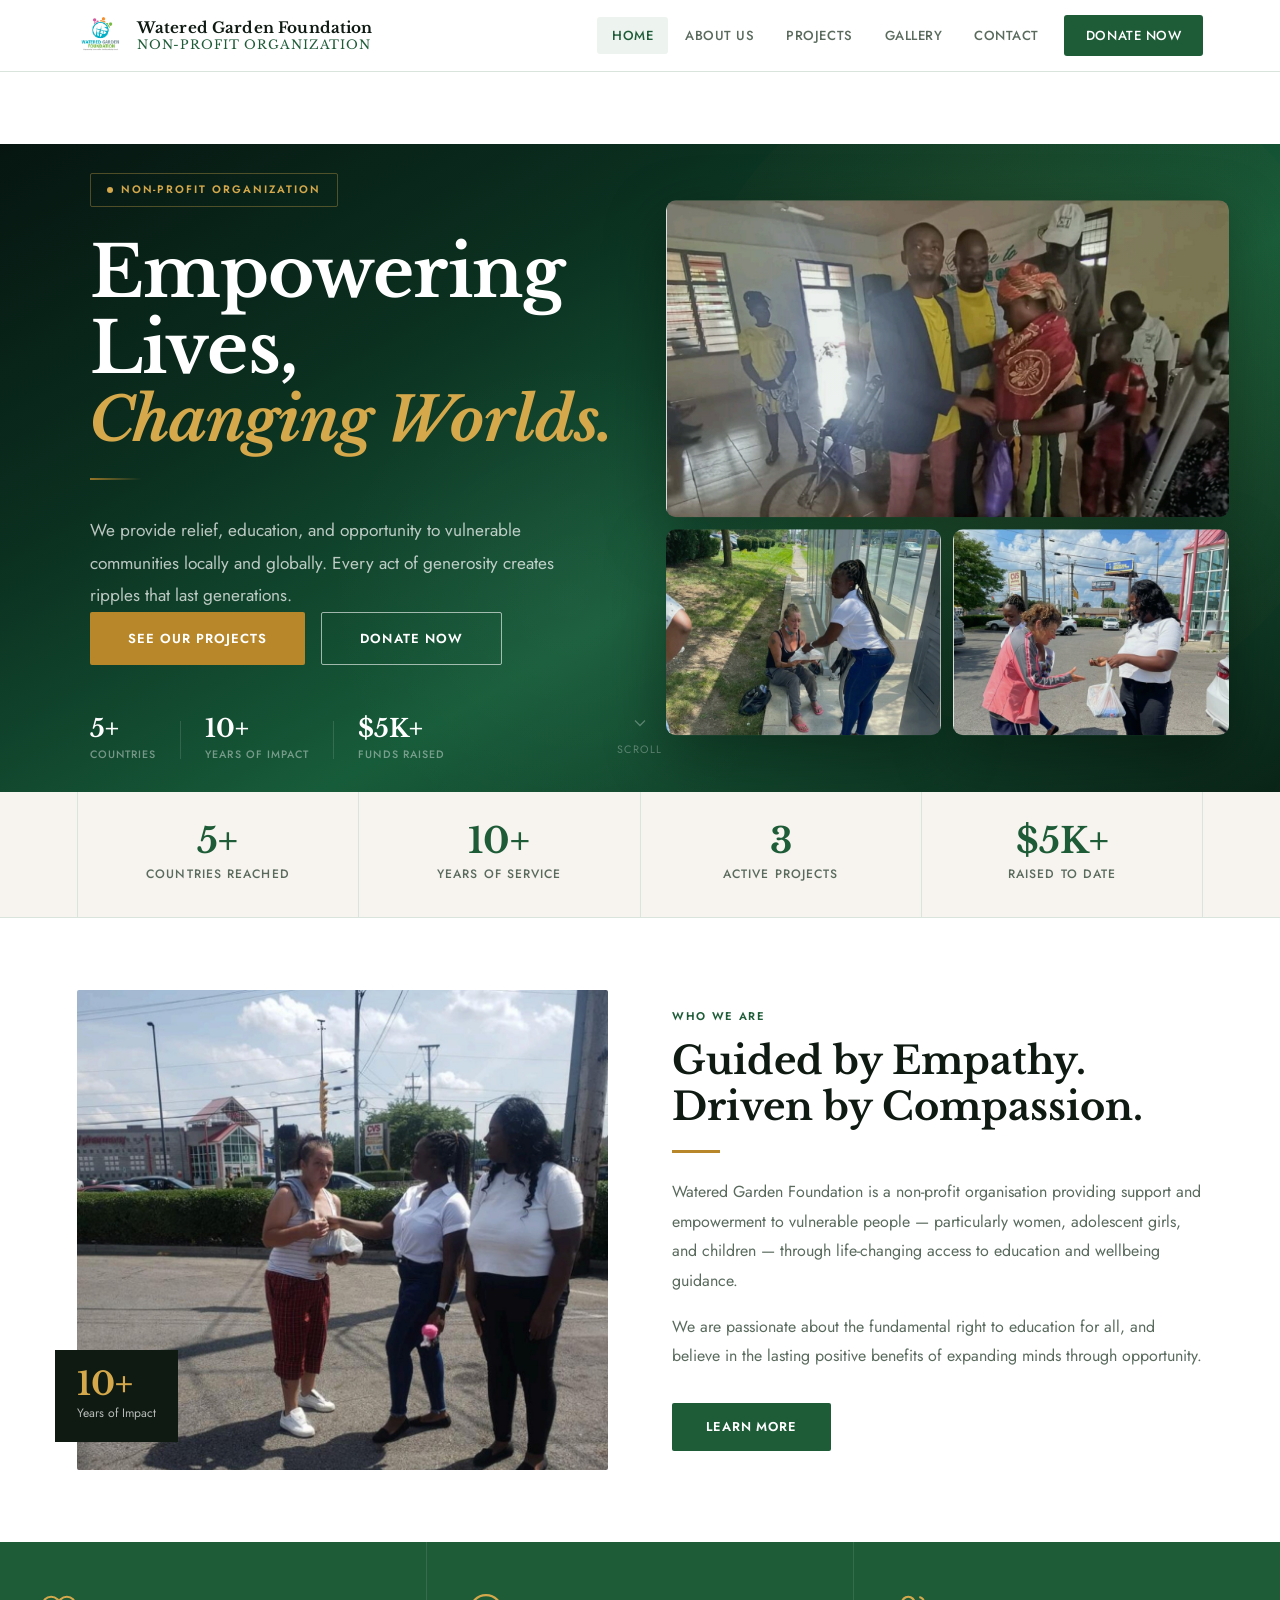
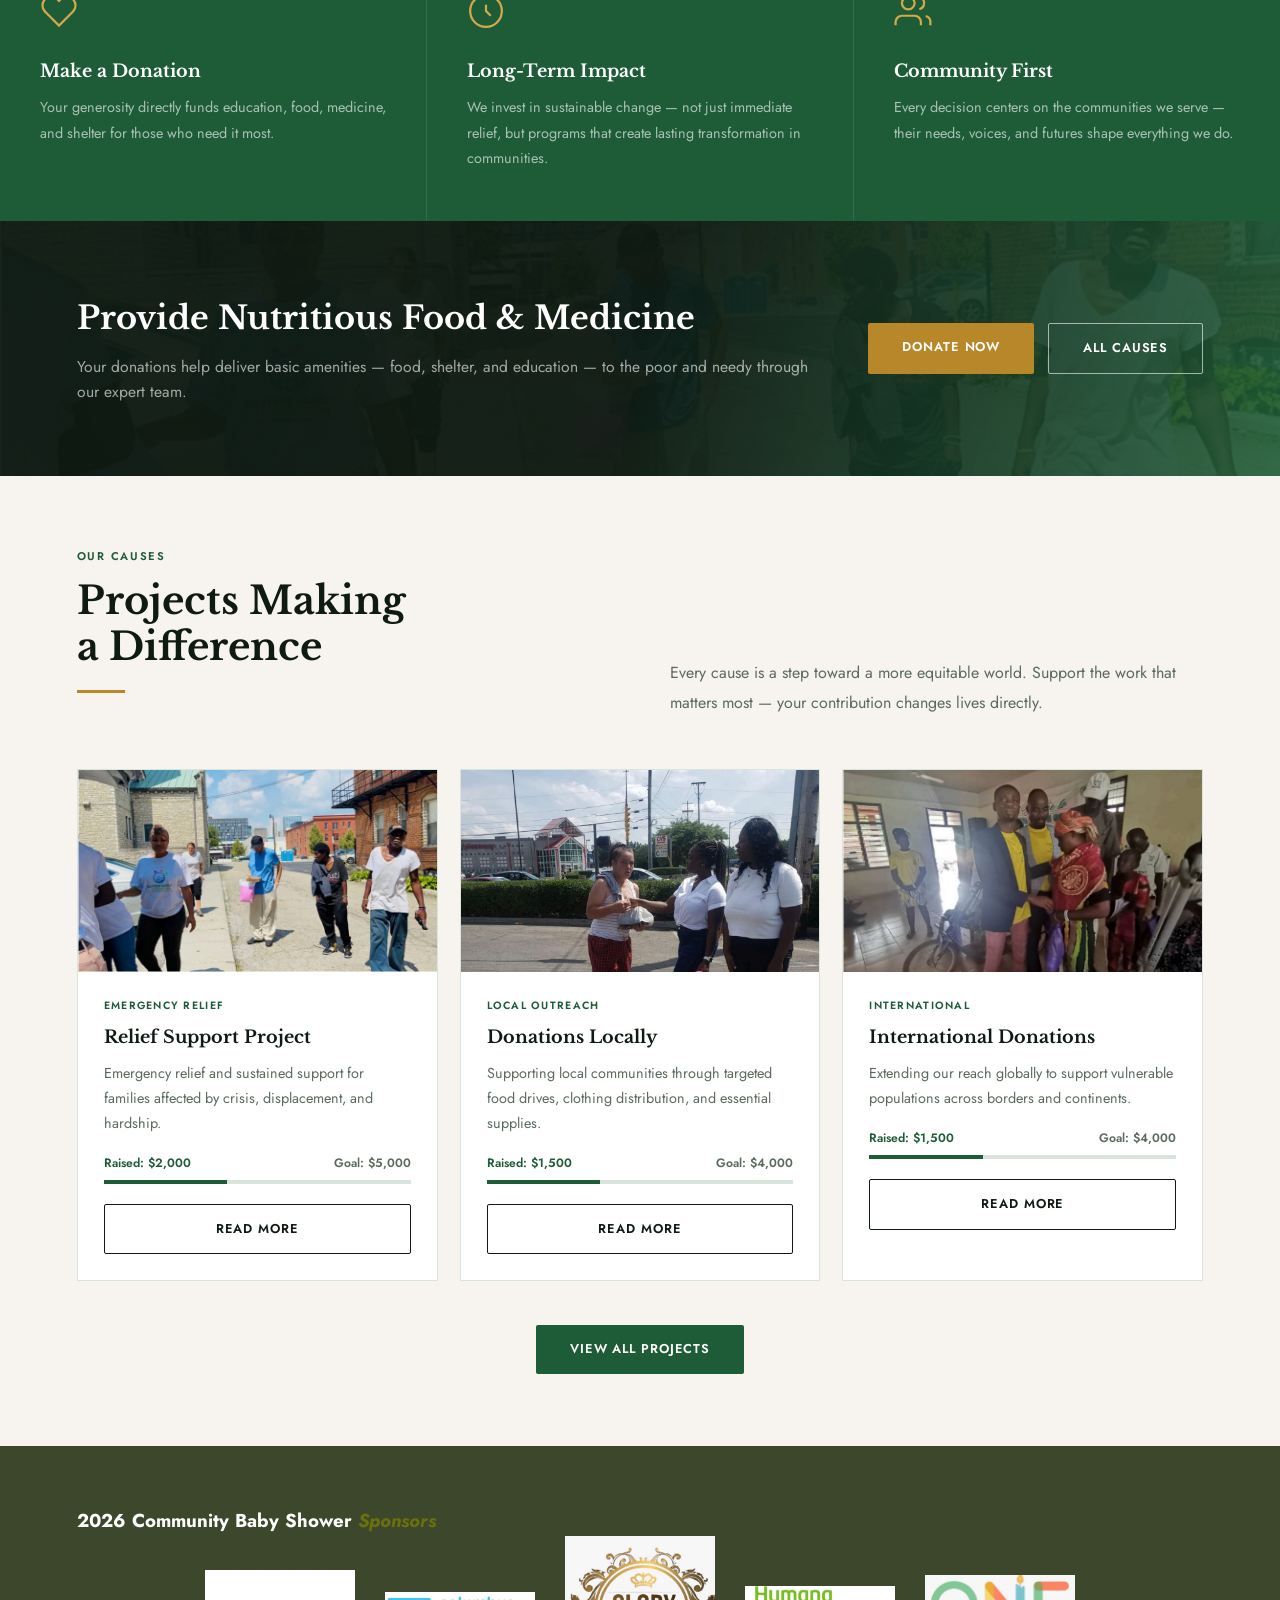
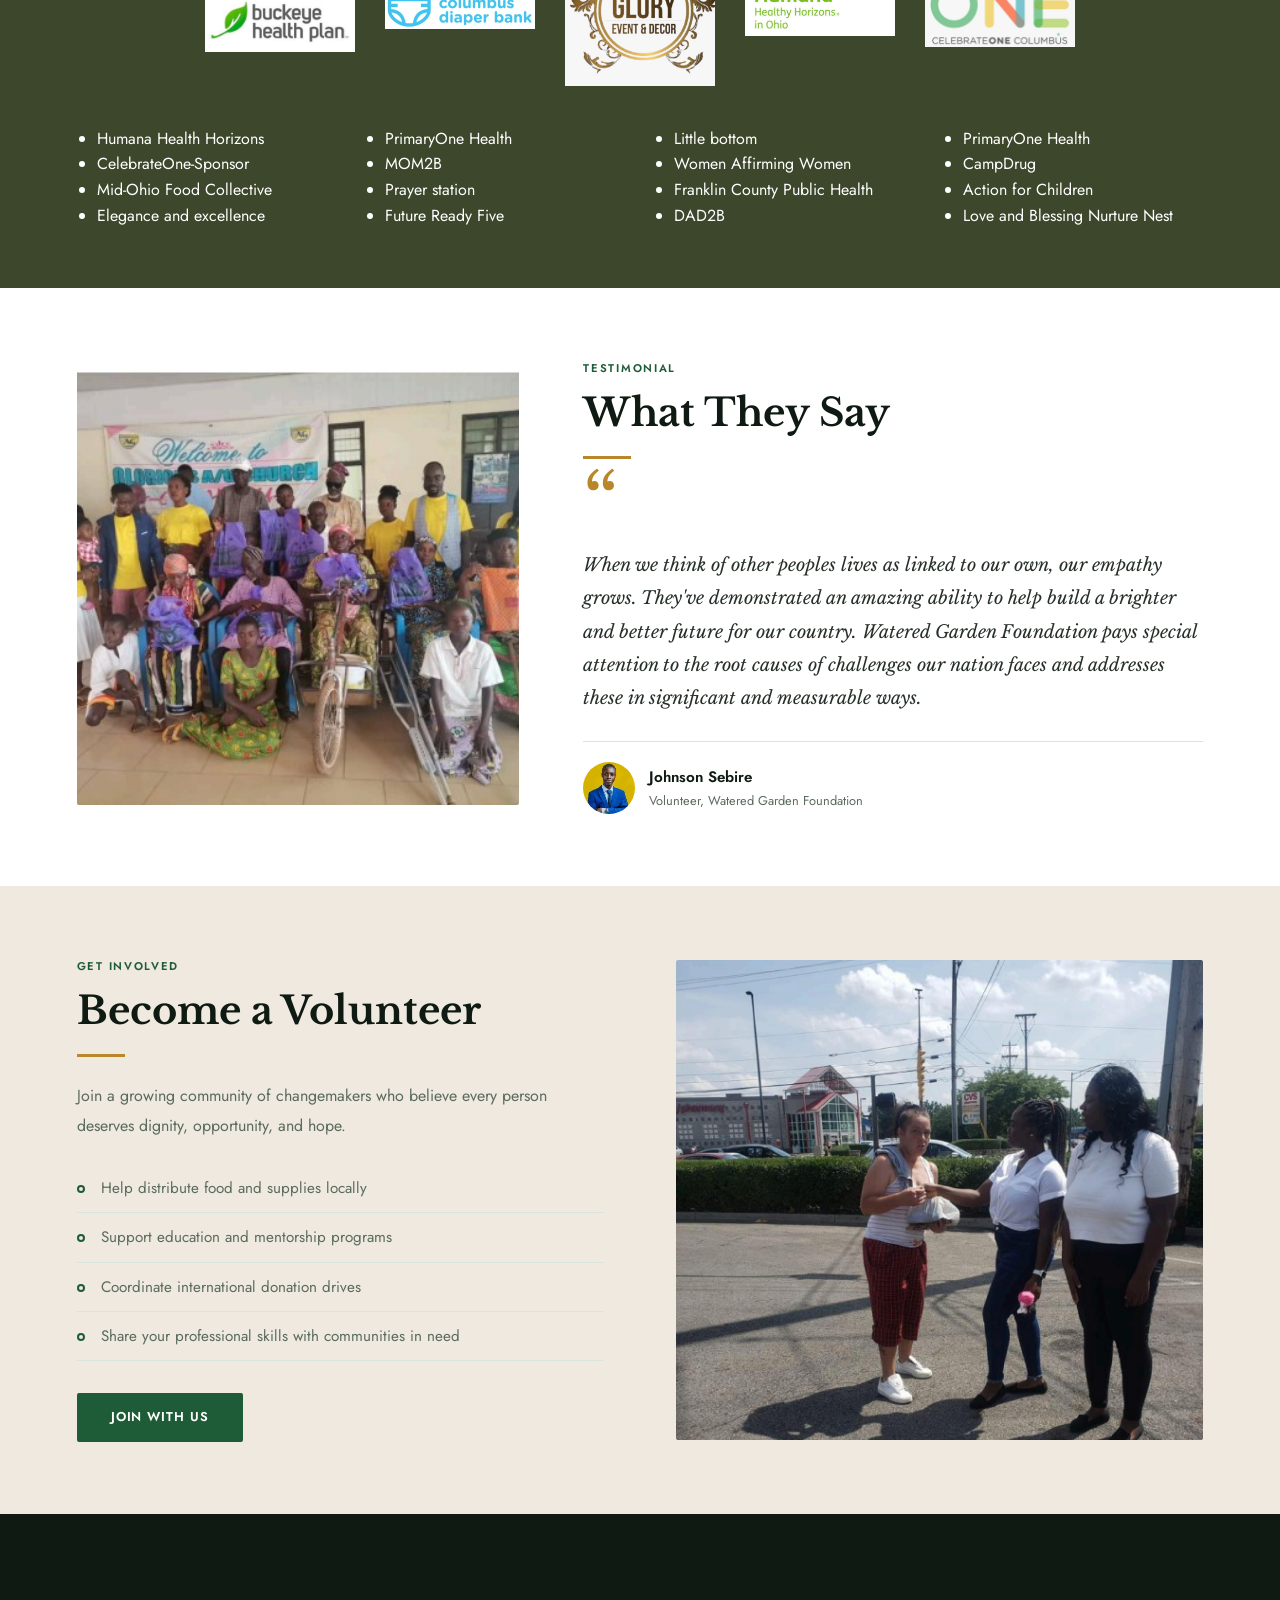
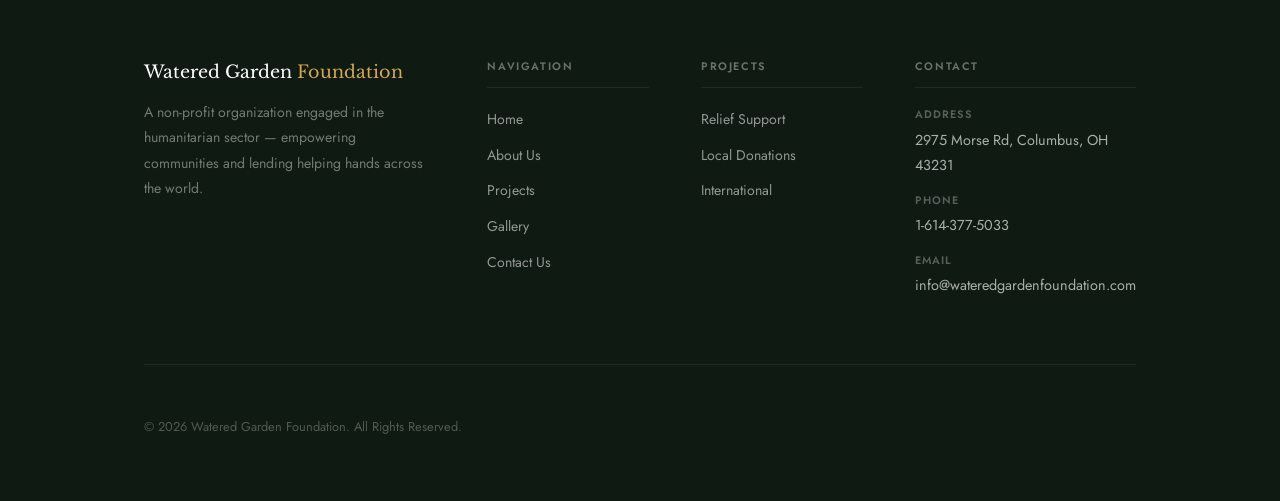
==== index.html @ 84eef5f6 "sponsors added" ====
<!DOCTYPE html>
<html lang="en">
<head>
  <meta charset="UTF-8"/>
  <meta name="viewport" content="width=device-width, initial-scale=1.0"/>
  <title>Home – Watered Garden Foundation</title>
  <link href="https://fonts.googleapis.com/css2?family=Libre+Baskerville:ital,wght@0,400;0,700;1,400&family=Jost:wght@300;400;500;600&display=swap" rel="stylesheet"/>
  <link rel="stylesheet" href="styles.css"/>
  <link rel="icon" href="images/logo.png">
</head>
<body>
<nav>
  <a class="nav-logo" href="index.html">
    <img src="[data-uri]" alt="Logo"/>
    <div class="nav-brand">Watered Garden Foundation<em>Non-Profit Organization</em></div>
  </a>
  <ul class="nav-links">
    <li><a href="index.html" id="nav-home" class="active">Home</a></li>
    <li><a href="about.html" id="nav-about">About Us</a></li>
    <li><a href="projects.html" id="nav-projects">Projects</a></li>
    <li><a href="gallery.html" id="nav-gallery">Gallery</a></li>
    <li><a href="contact.html" id="nav-contact">Contact</a></li>
    <li class="nav-cta"><a href="https://www.paypal.com/donate/?hosted_button_id=REPLACE_WITH_YOUR_ID" target="_blank">Donate Now</a></li>
  </ul>

  <button class="nav-toggle" id="nav-toggle" aria-label="Menu" onclick="toggleMobileNav()"><span></span><span></span><span></span></button>
</nav>
<div class="page-content">
  <div class="home-hero">
    <div class="hero-content-wrap">
      <span class="hero-tag">Non-Profit Organization</span>
      <h1>Empowering Lives,<em class="hero-headline-accent">Changing Worlds.</em></h1>
      <div class="hero-divider"></div>
      <p class="hero-sub">We provide relief, education, and opportunity to vulnerable communities locally and globally. Every act of generosity creates ripples that last generations.</p>
      <div class="hh-btns">
        <button class="btn btn-gold" href="projects.html">See Our Projects</button>
        <a href="https://www.paypal.com/donate/?hosted_button_id=REPLACE_WITH_YOUR_ID" target="_blank" class="btn btn-ow">Donate Now</a>
      </div>
      <div class="hero-trust">
        <div class="hero-trust-item"><span class="hero-trust-num">5+</span><span class="hero-trust-lbl">Countries</span></div>
        <div class="hero-trust-sep"></div>
        <div class="hero-trust-item"><span class="hero-trust-num">10+</span><span class="hero-trust-lbl">Years of Impact</span></div>
        <div class="hero-trust-sep"></div>
        <div class="hero-trust-item"><span class="hero-trust-num">$5K+</span><span class="hero-trust-lbl">Funds Raised</span></div>
      </div>
    </div>
    <div class="hero-graphic">
      <div class="hero-graphic-img"><img src="[data-uri]" alt="Community outreach" loading="lazy"></div>
      <div class="hero-graphic-img"><img src="[data-uri]" alt="Local donations" loading="lazy"></div>
      <div class="hero-graphic-img"><img src="[data-uri]" alt="International giving" loading="lazy"></div>
    </div>
    <div class="hero-scroll-hint" onclick="document.querySelector('.stats-bar').scrollIntoView({behavior:'smooth'})">
      <svg viewBox="0 0 24 24"><polyline points="6 9 12 15 18 9"/></svg>Scroll
    </div>
  </div>

  <div class="stats-bar">
    <div class="stats-inner">
      <div class="stat-item"><div class="stat-num">5+</div><div class="stat-lbl">Countries Reached</div></div>
      <div class="stat-item"><div class="stat-num">10+</div><div class="stat-lbl">Years of Service</div></div>
      <div class="stat-item"><div class="stat-num">3</div><div class="stat-lbl">Active Projects</div></div>
      <div class="stat-item"><div class="stat-num">$5K+</div><div class="stat-lbl">Raised to Date</div></div>
    </div>
  </div>

  <section class="who">
    <div class="who-inner">
      <div class="who-img-wrap">
        <img src="[data-uri]" alt="Community outreach"/>
        <div class="who-accent"></div>
        <div class="who-badge"><span class="num">10+</span><span class="lbl">Years of Impact</span></div>
      </div>
      <div>
        <span class="eyebrow">Who We Are</span>
        <h2 class="stitle">Guided by Empathy.<br>Driven by Compassion.</h2>
        <div class="divider"></div>
        <p class="sbody">Watered Garden Foundation is a non-profit organisation providing support and empowerment to vulnerable people — particularly women, adolescent girls, and children — through life-changing access to education and wellbeing guidance.</p>
        <p class="sbody" style="margin-top:16px">We are passionate about the fundamental right to education for all, and believe in the lasting positive benefits of expanding minds through opportunity.</p>
        <a href="about.html" class="btn btn-green" style="margin-top:32px">Learn More</a>
      </div>
    </div>
  </section>

  <div class="values">
    <div class="values-grid">
      <div class="val-item">
        <div class="val-icon"><svg viewBox="0 0 24 24"><path d="M20.84 4.61a5.5 5.5 0 0 0-7.78 0L12 5.67l-1.06-1.06a5.5 5.5 0 0 0-7.78 7.78l1.06 1.06L12 21.23l7.78-7.78 1.06-1.06a5.5 5.5 0 0 0 0-7.78z"/></svg></div>
        <h3>Make a Donation</h3>
        <p>Your generosity directly funds education, food, medicine, and shelter for those who need it most.</p>
      </div>
      <div class="val-item">
        <div class="val-icon"><svg viewBox="0 0 24 24"><circle cx="12" cy="12" r="10"/><path d="M12 8v4l3 3"/></svg></div>
        <h3>Long-Term Impact</h3>
        <p>We invest in sustainable change — not just immediate relief, but programs that create lasting transformation in communities.</p>
      </div>
      <div class="val-item">
        <div class="val-icon"><svg viewBox="0 0 24 24"><path d="M17 21v-2a4 4 0 0 0-4-4H5a4 4 0 0 0-4 4v2"/><circle cx="9" cy="7" r="4"/><path d="M23 21v-2a4 4 0 0 0-3-3.87"/><path d="M16 3.13a4 4 0 0 1 0 7.75"/></svg></div>
        <h3>Community First</h3>
        <p>Every decision centers on the communities we serve — their needs, voices, and futures shape everything we do.</p>
      </div>
    </div>
  </div>

  <div class="donate-banner">
    <div>
      <h2>Provide Nutritious Food &amp; Medicine</h2>
      <p>Your donations help deliver basic amenities — food, shelter, and education — to the poor and needy through our expert team.</p>
    </div>
    <div class="db-btns">
      <a href="https://www.paypal.com/donate/?hosted_button_id=REPLACE_WITH_YOUR_ID" target="_blank" class="btn btn-gold">Donate Now</a>
      <a href="projects.html" class="btn btn-ow">All Causes</a>
    </div>
  </div>

  <section class="causes">
    <div class="causes-header">
      <div>
        <span class="eyebrow">Our Causes</span>
        <h2 class="stitle">Projects Making<br>a Difference</h2>
        <div class="divider"></div>
      </div>
      <p class="sbody">Every cause is a step toward a more equitable world. Support the work that matters most — your contribution changes lives directly.</p>
    </div>
    <div class="causes-grid">
      <div class="cause-card" href="projects.html#relief">
        <img class="cause-img" src="[data-uri]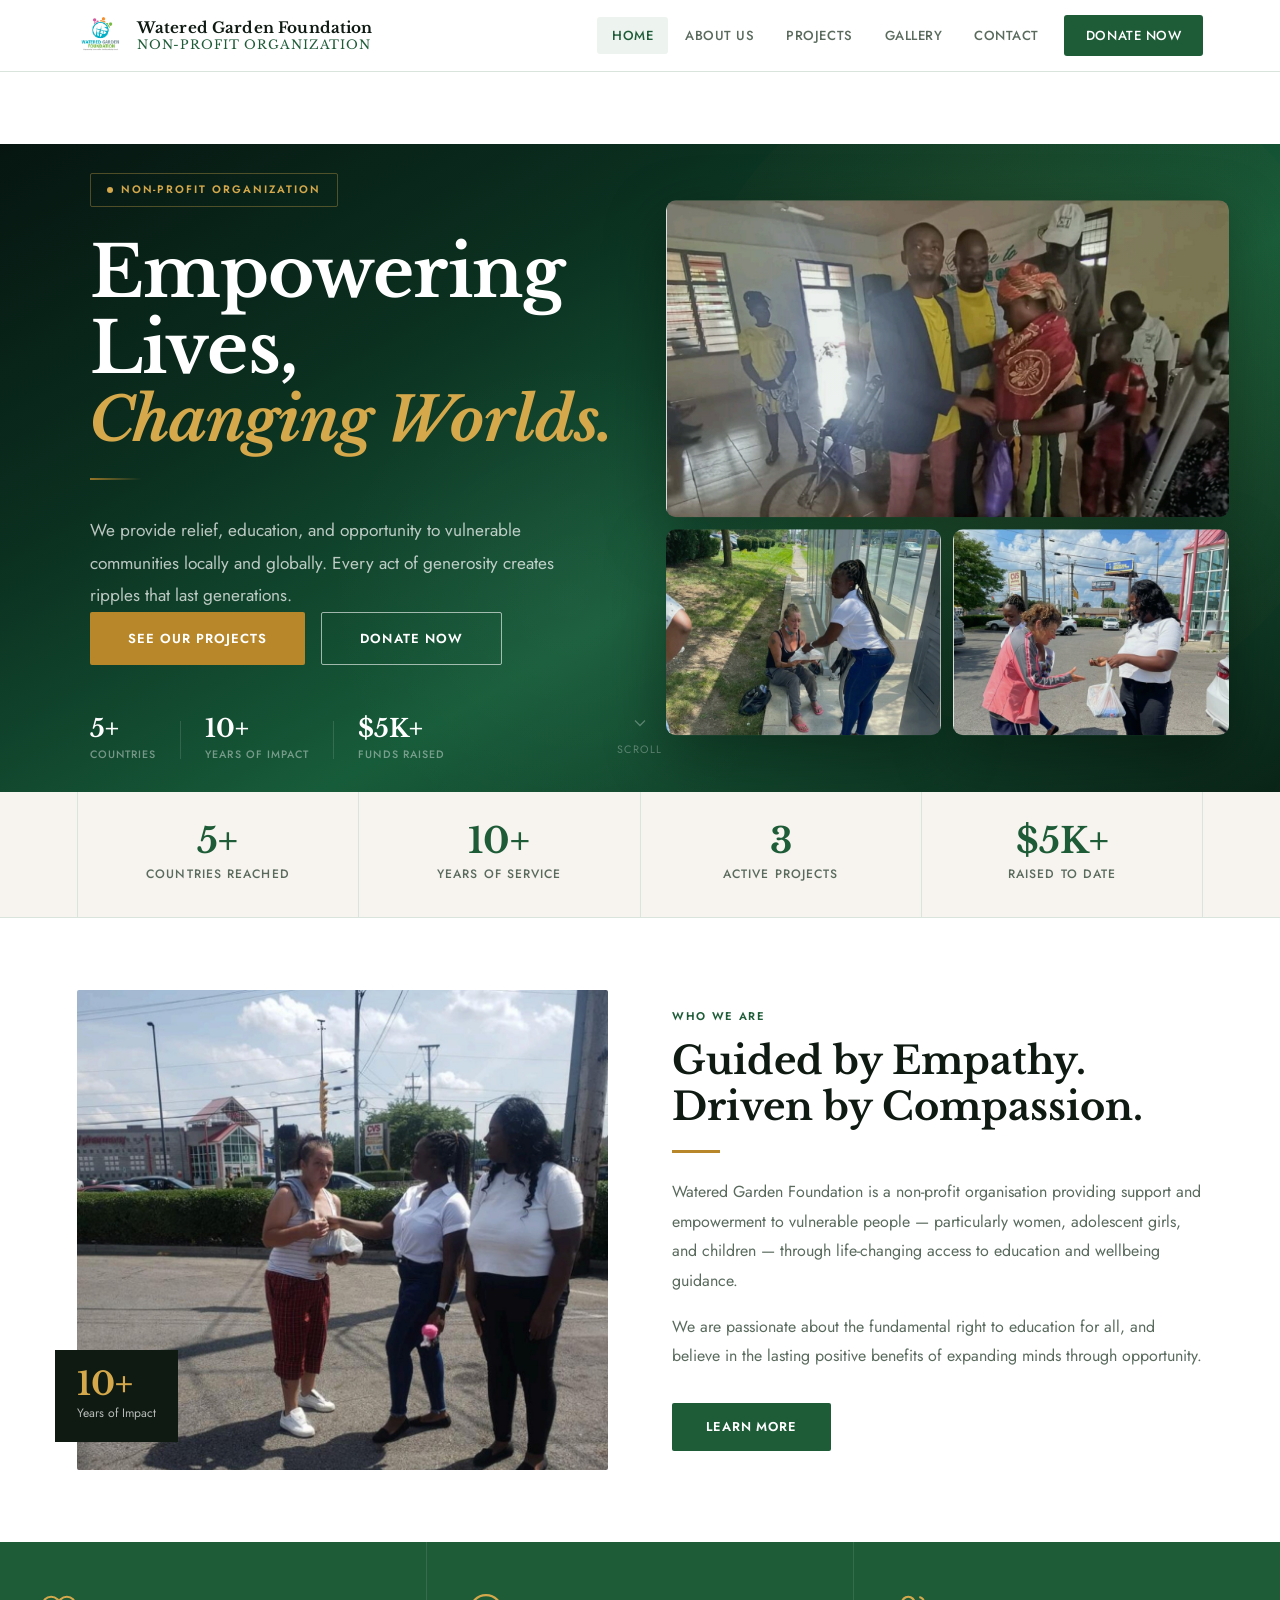
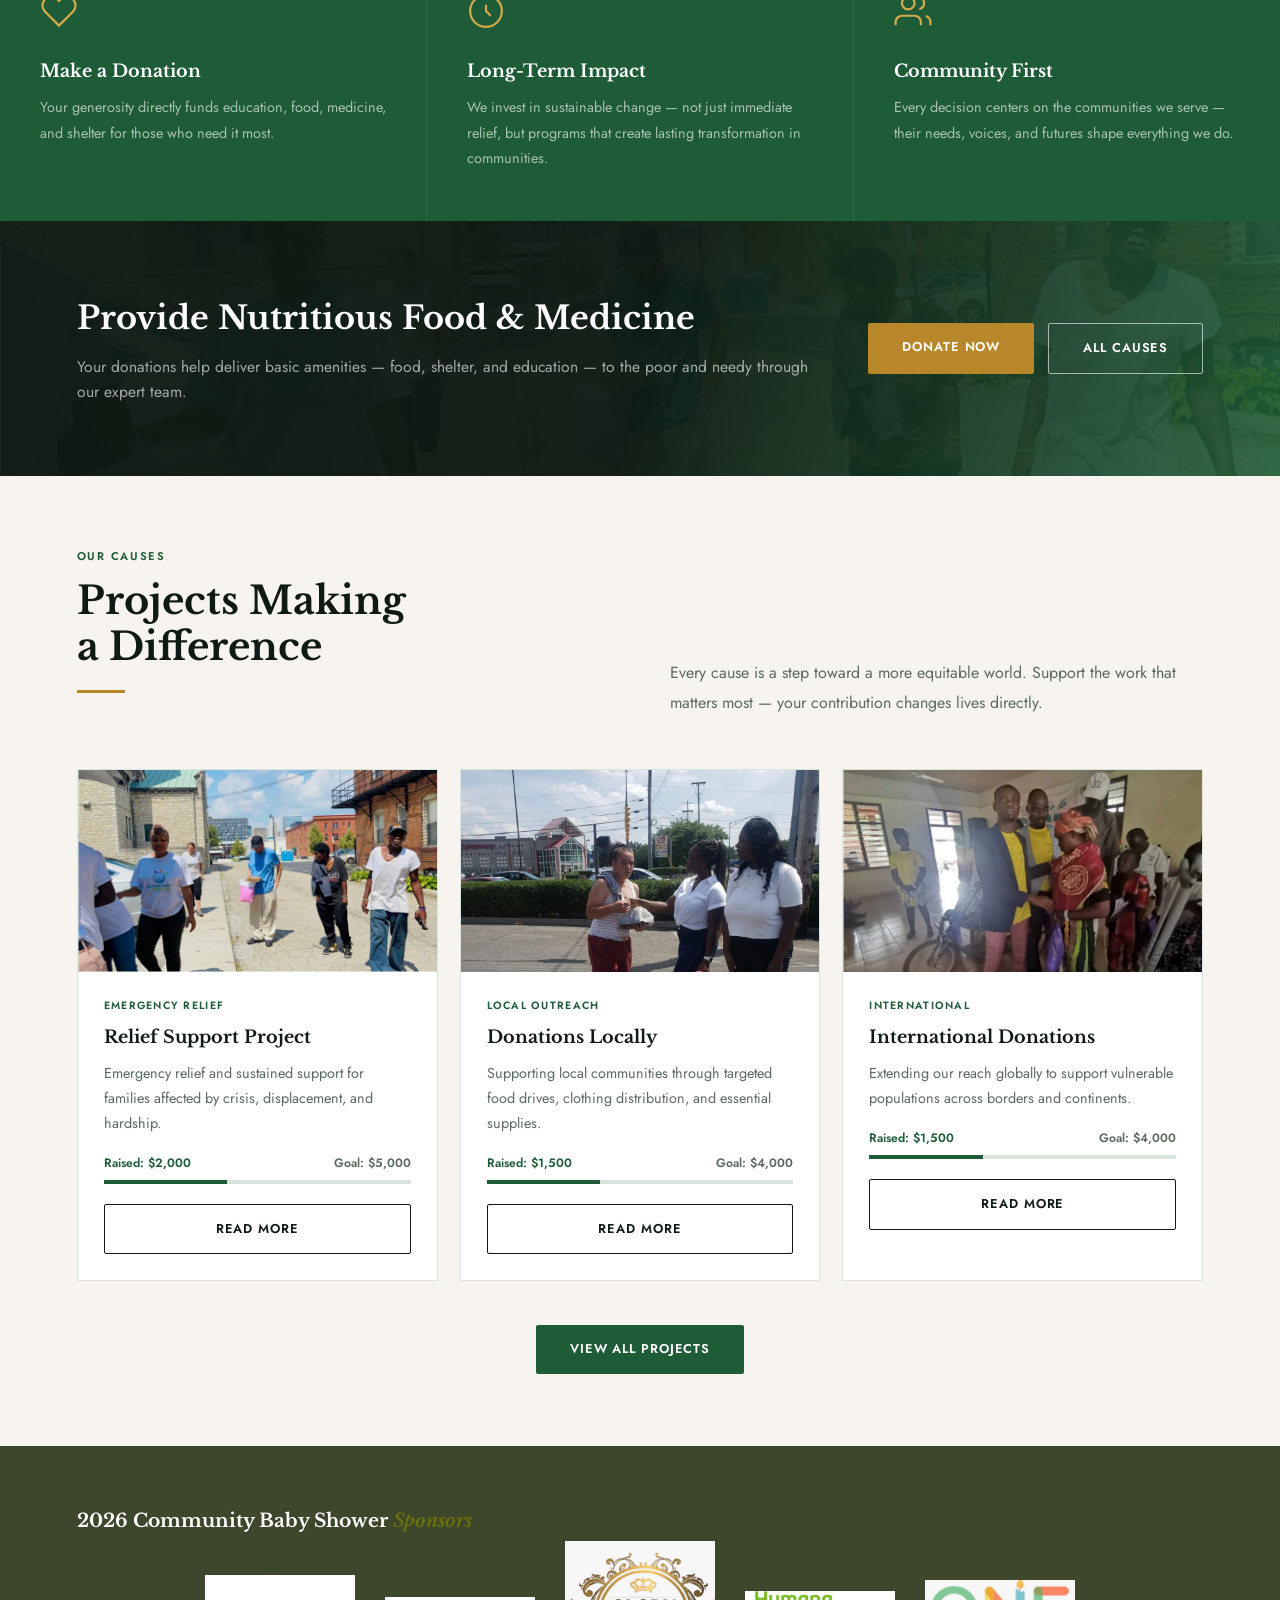
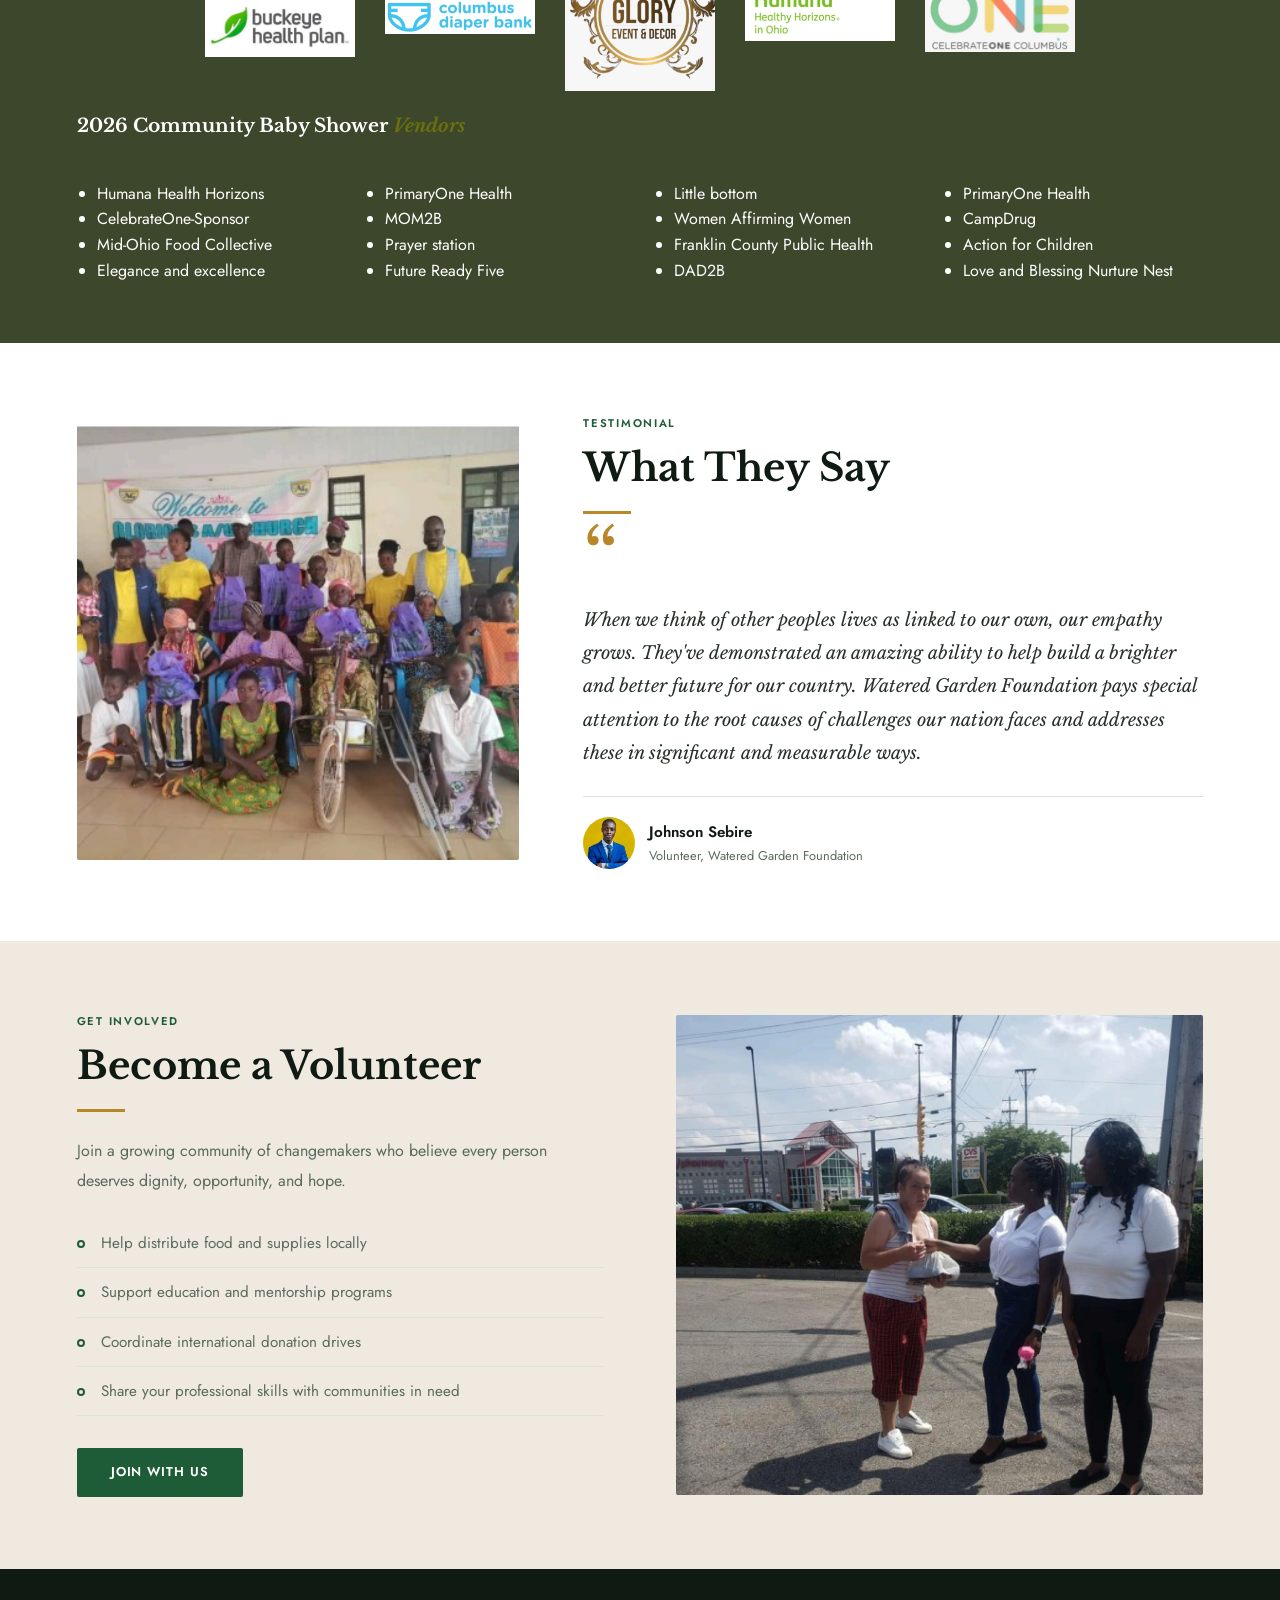
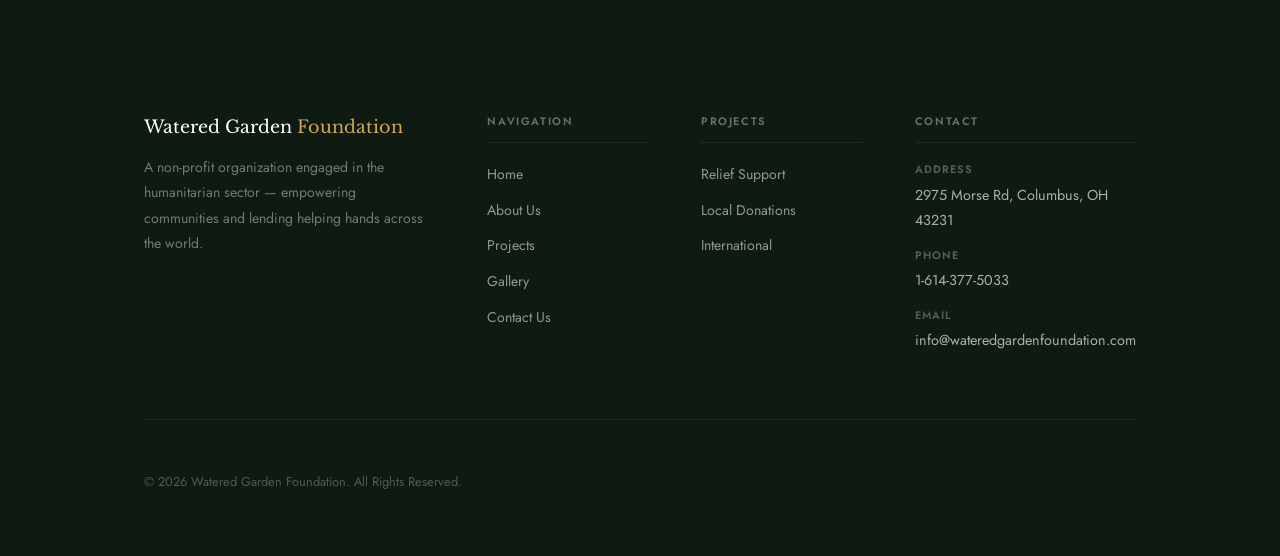
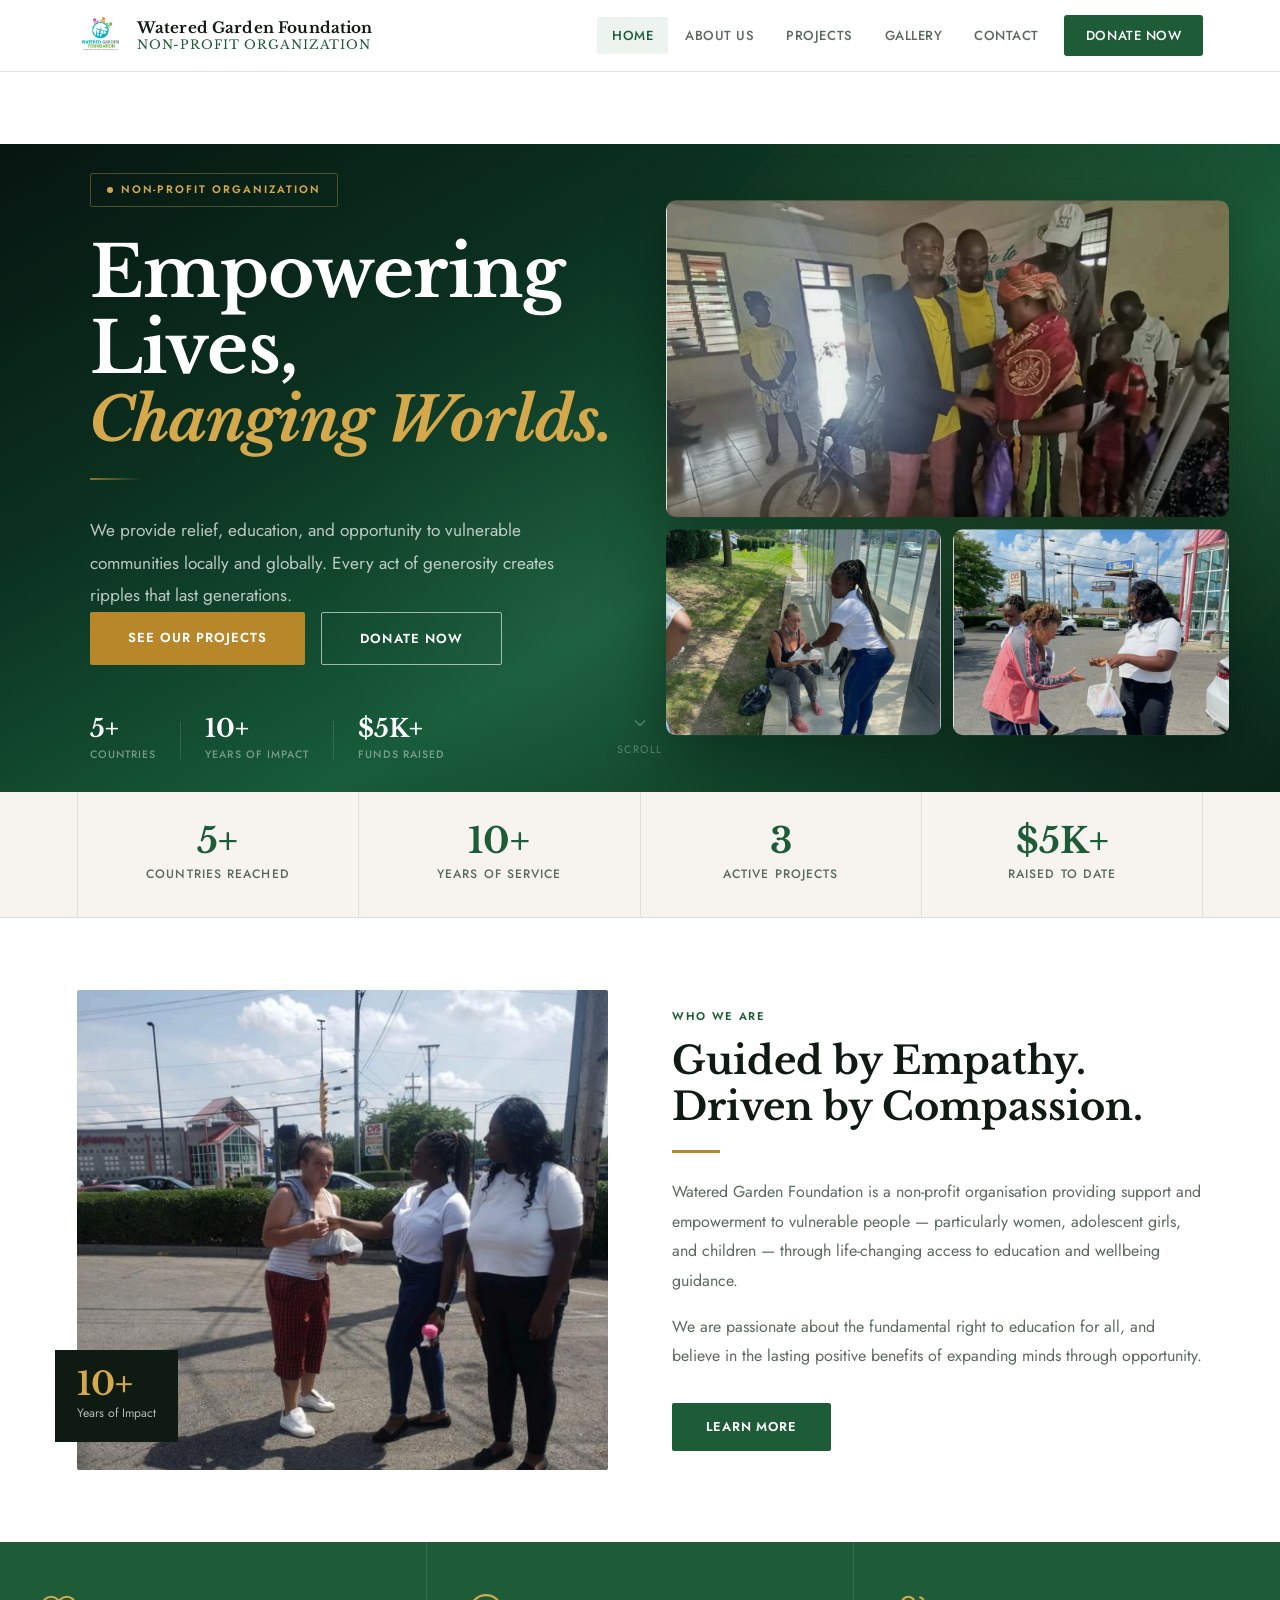
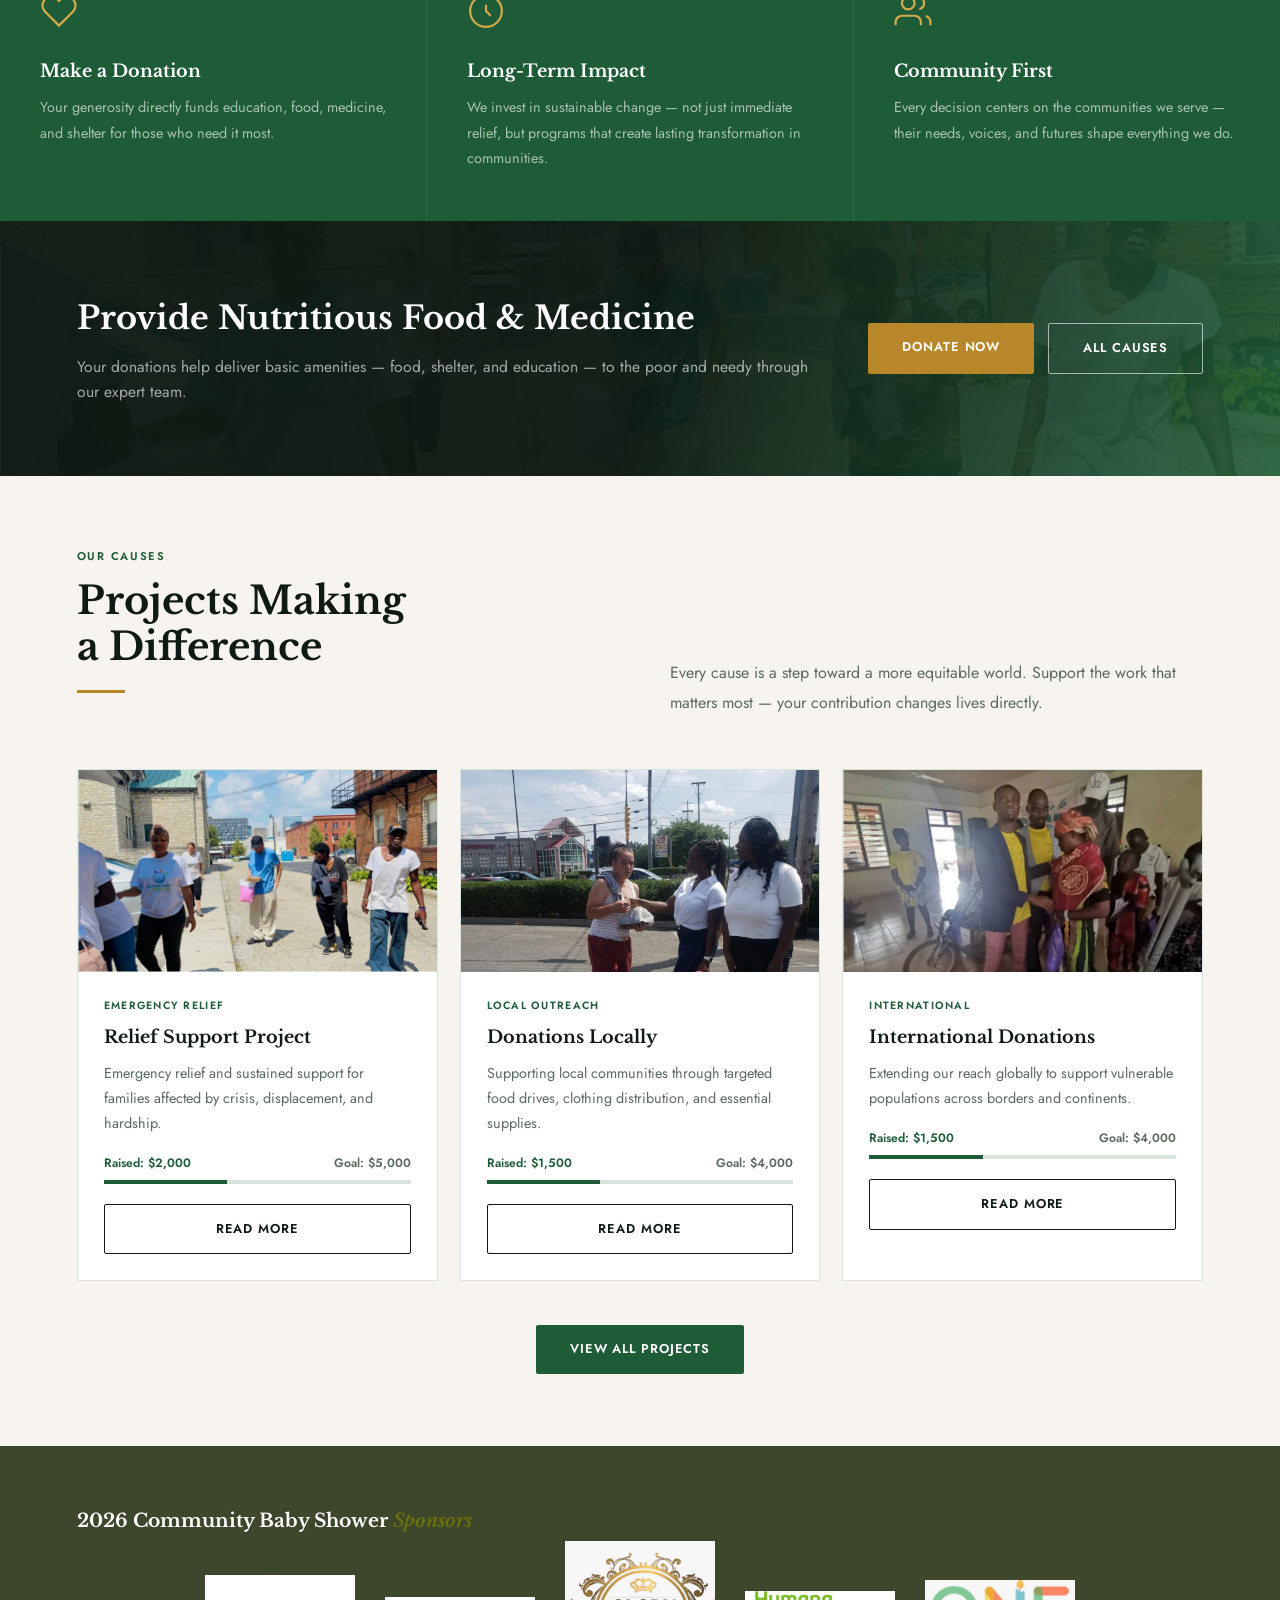
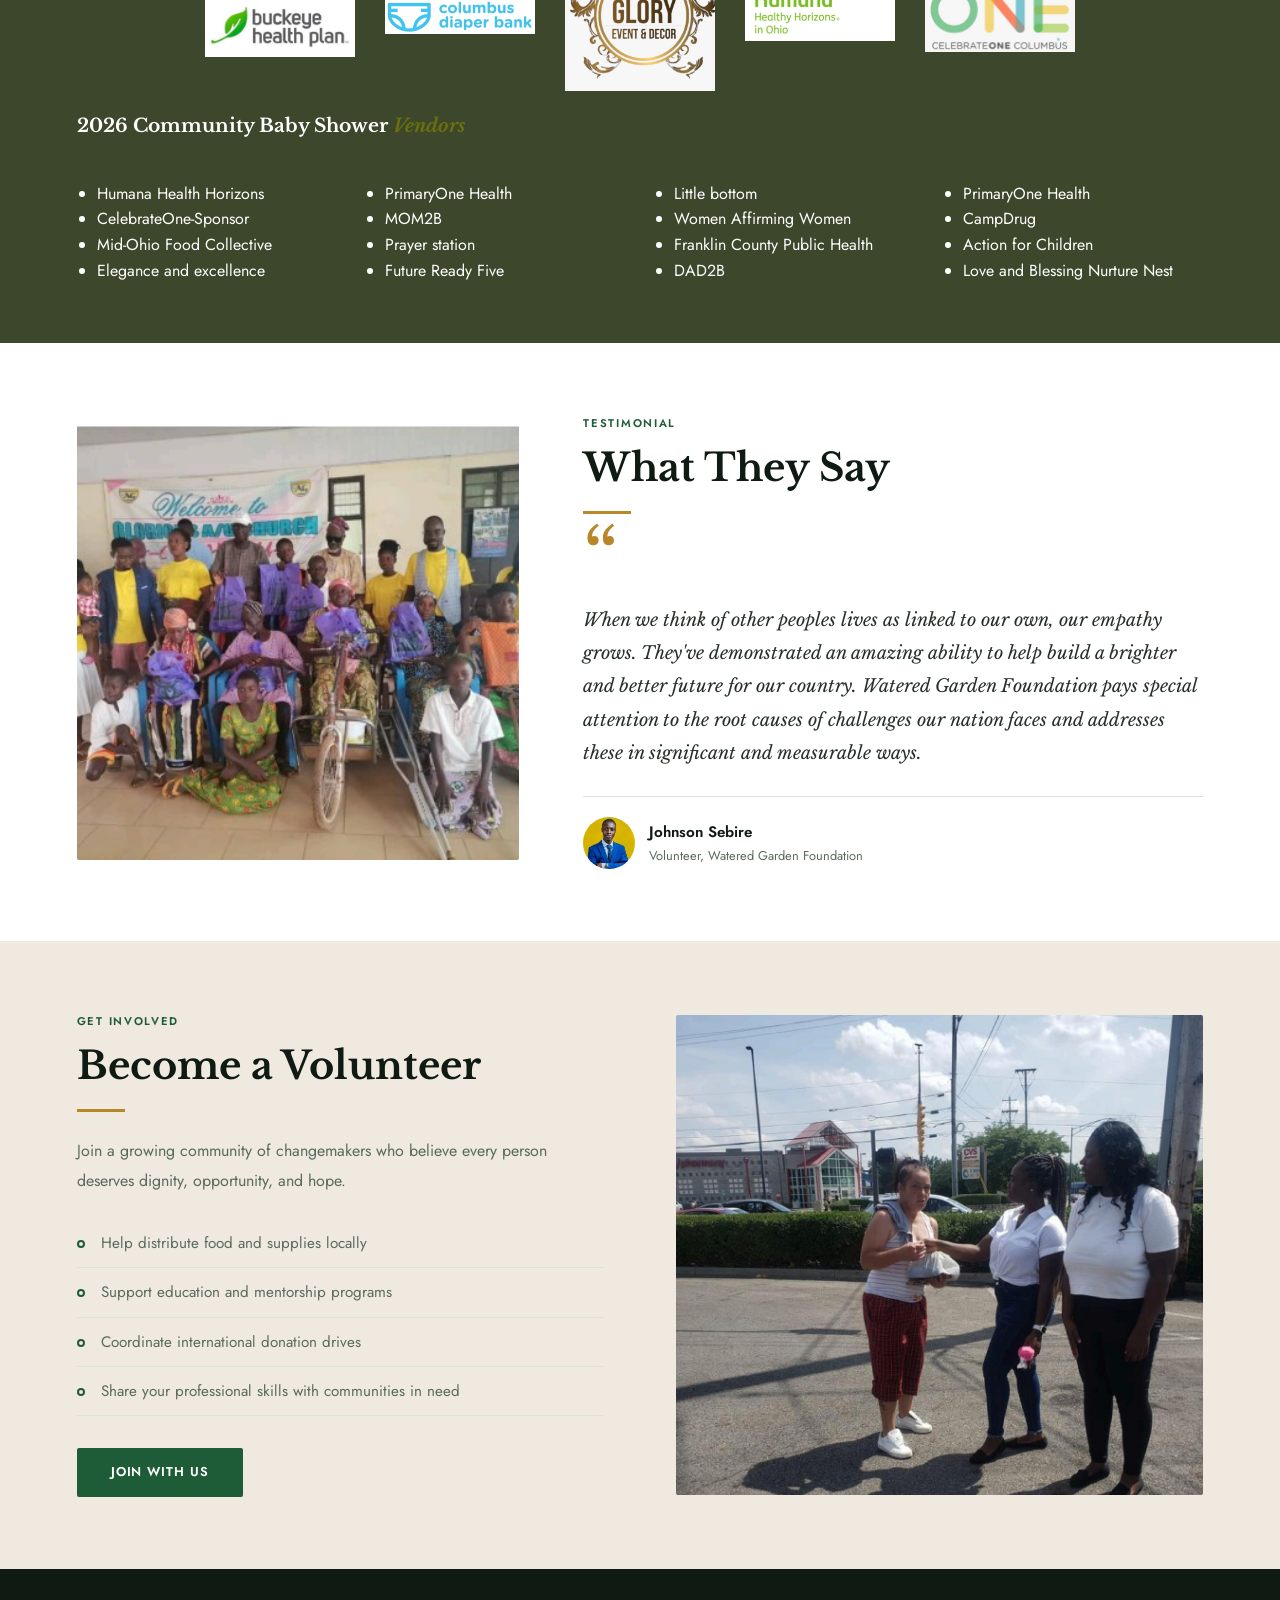
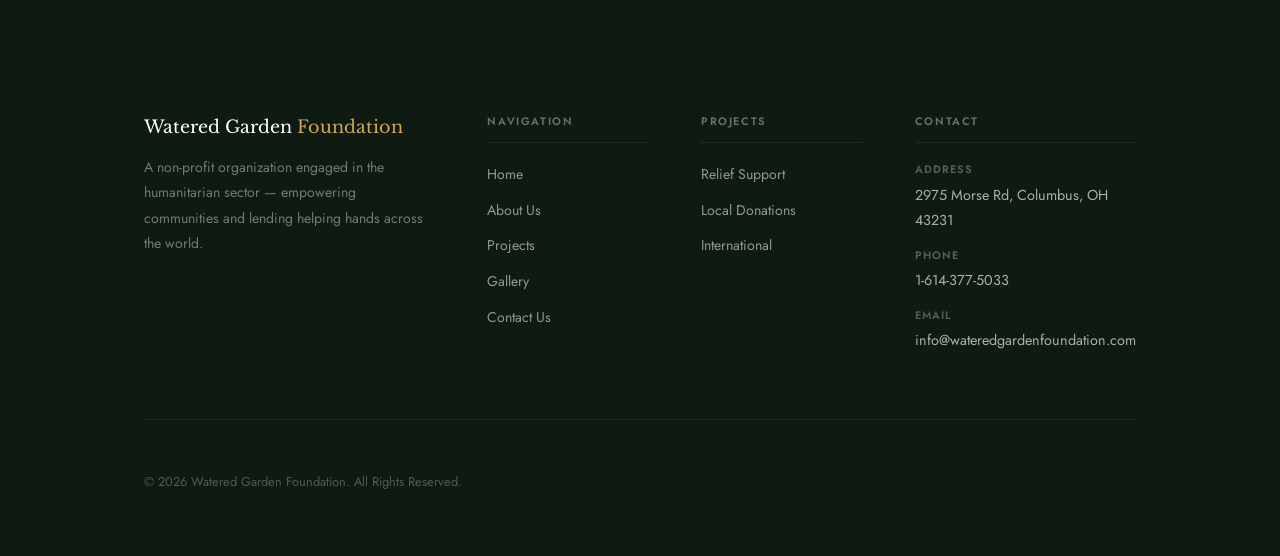
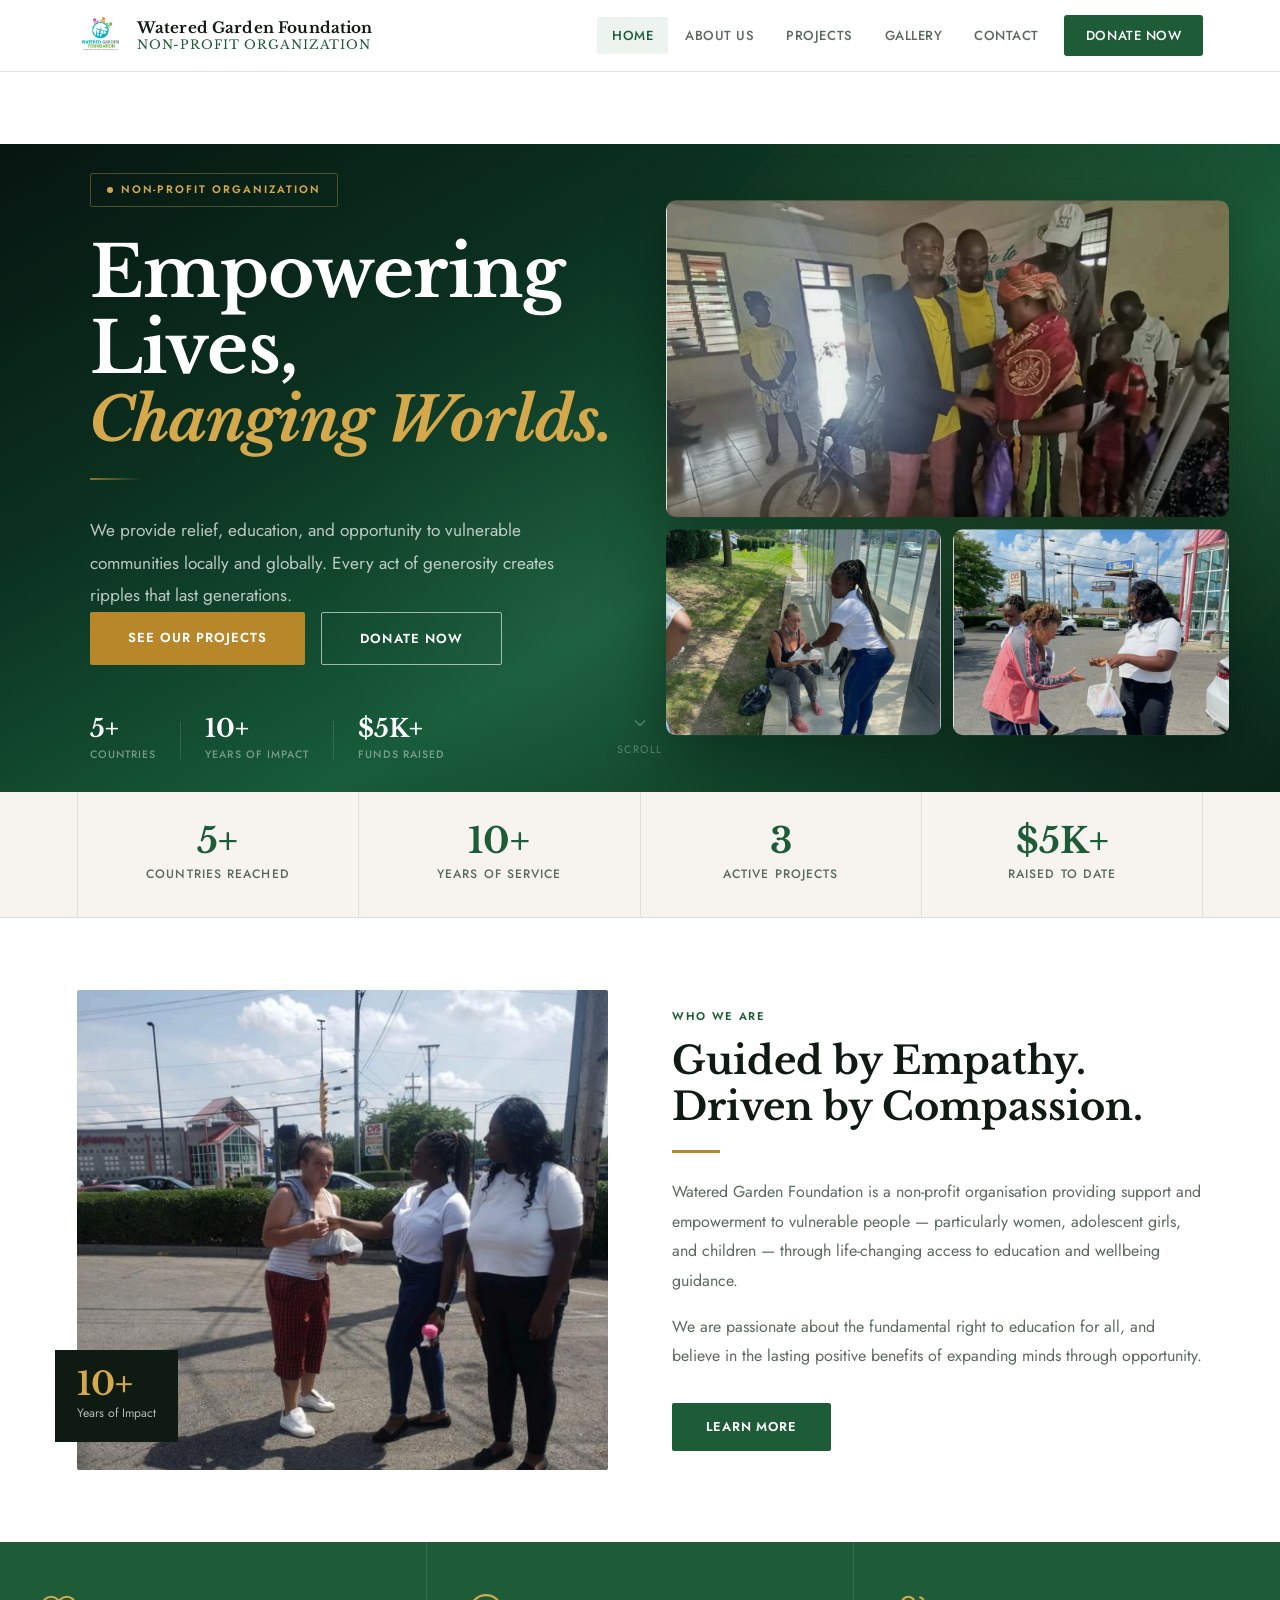
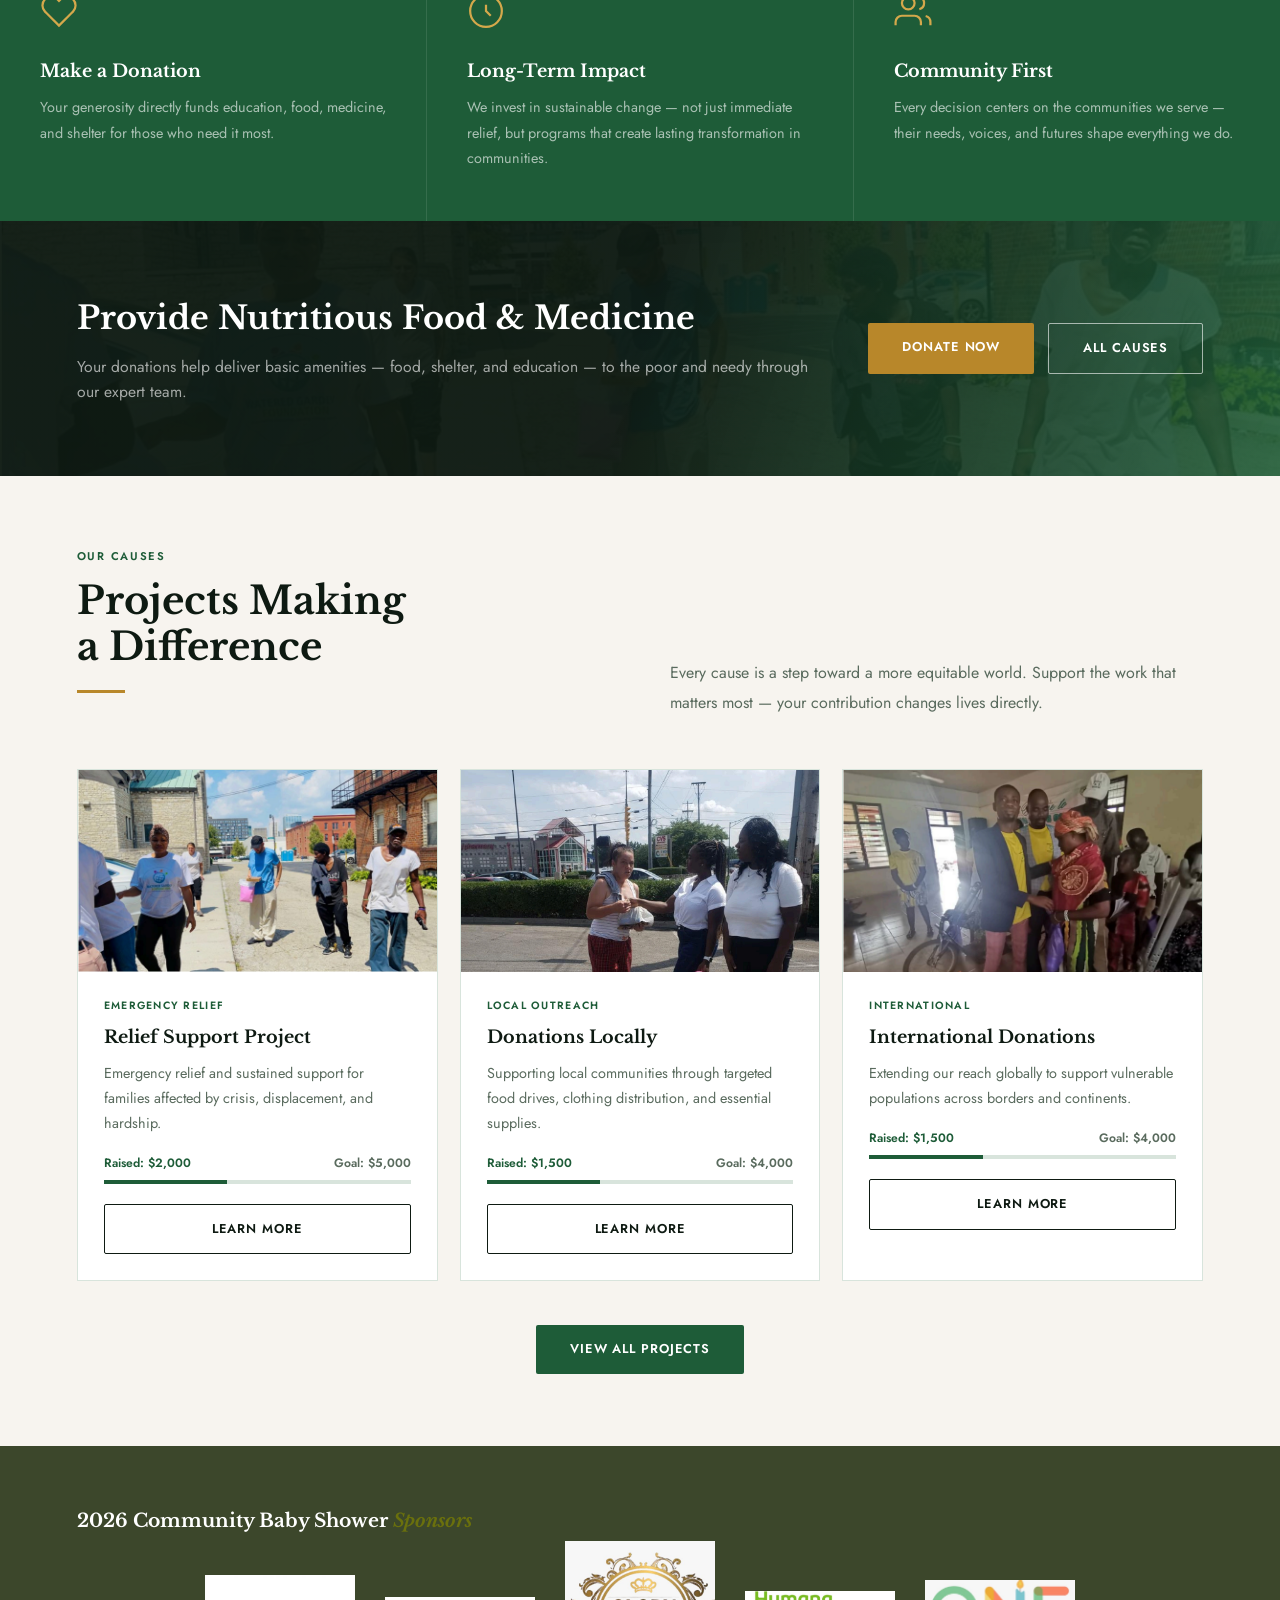
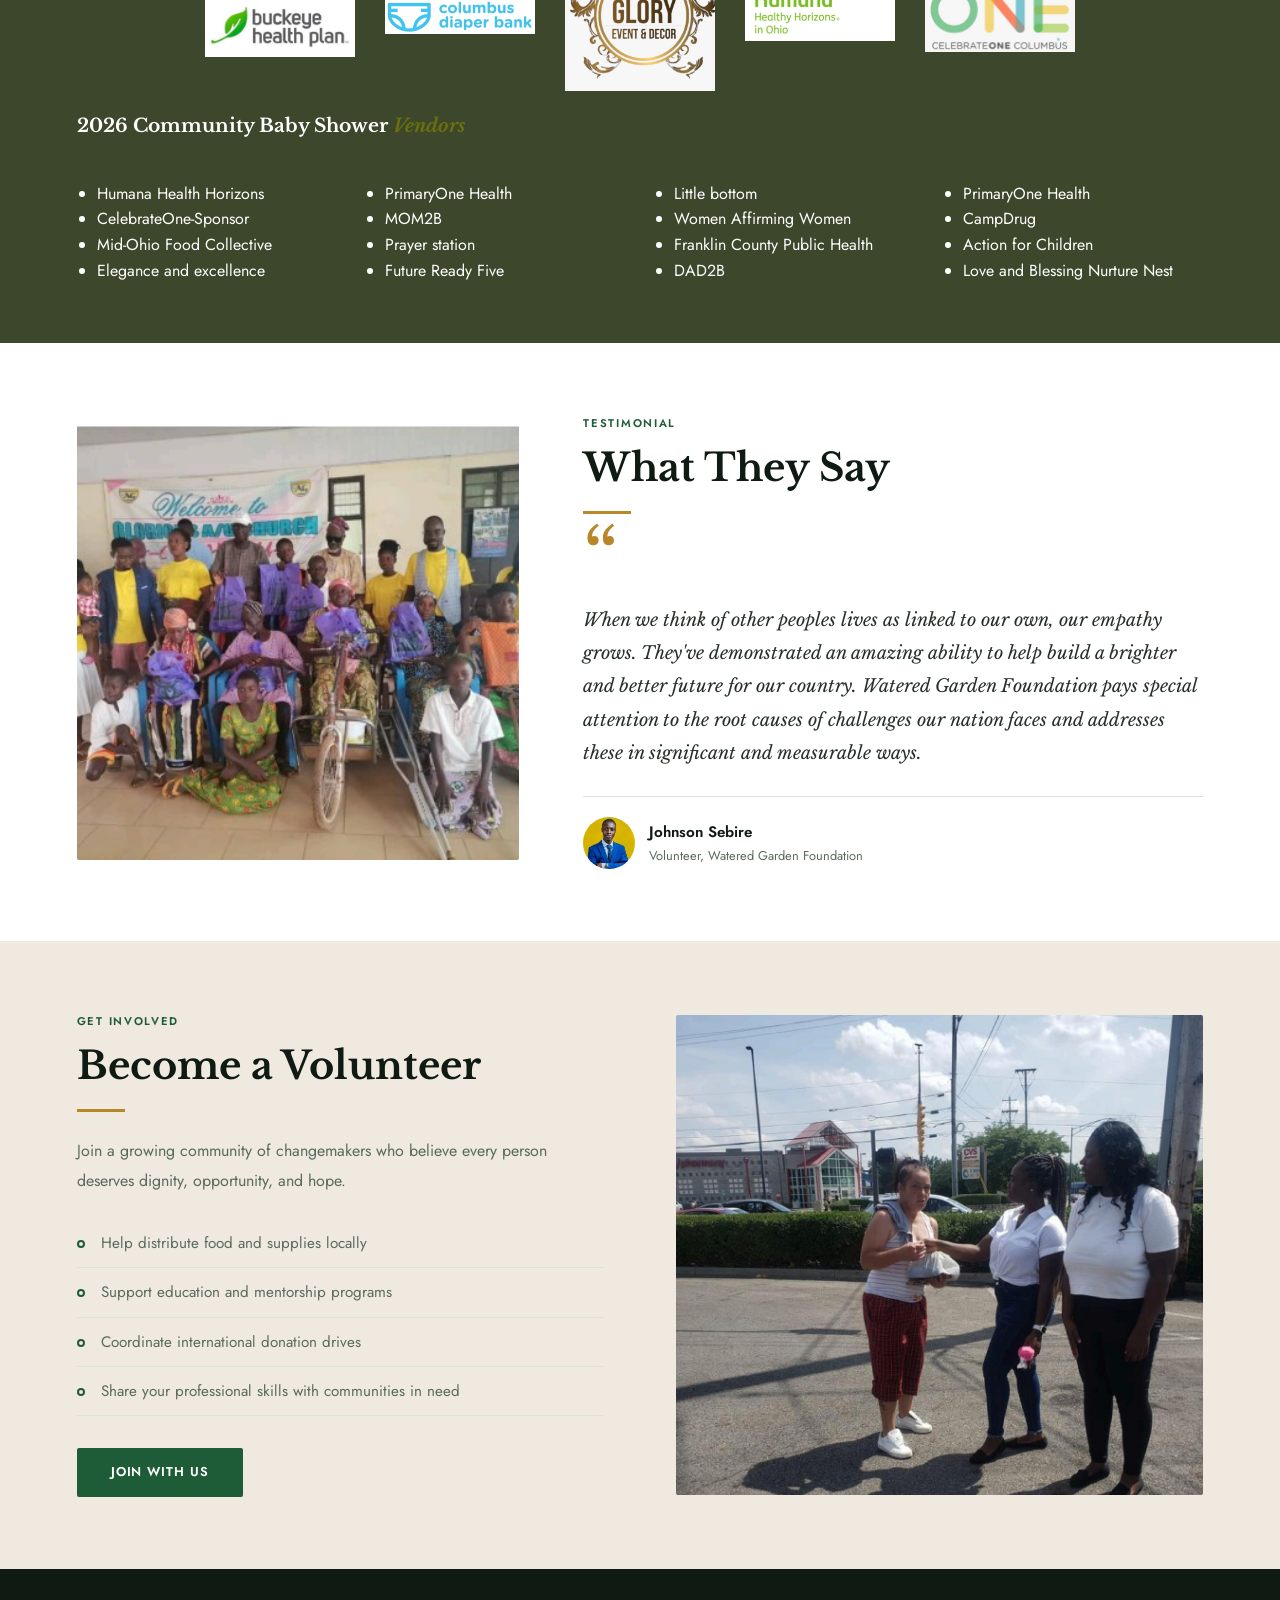
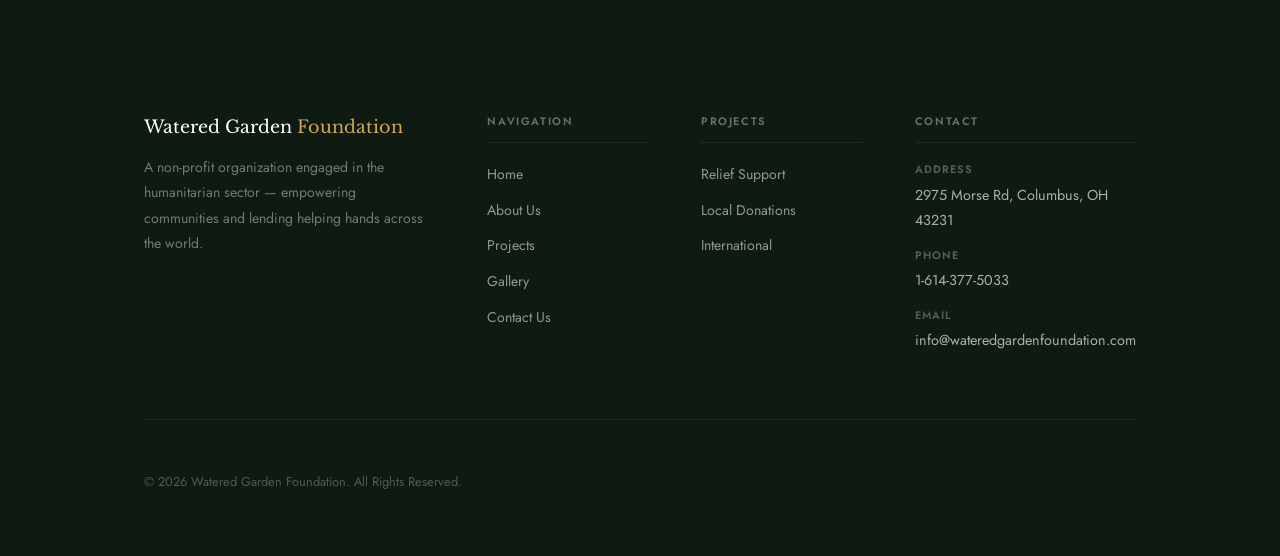
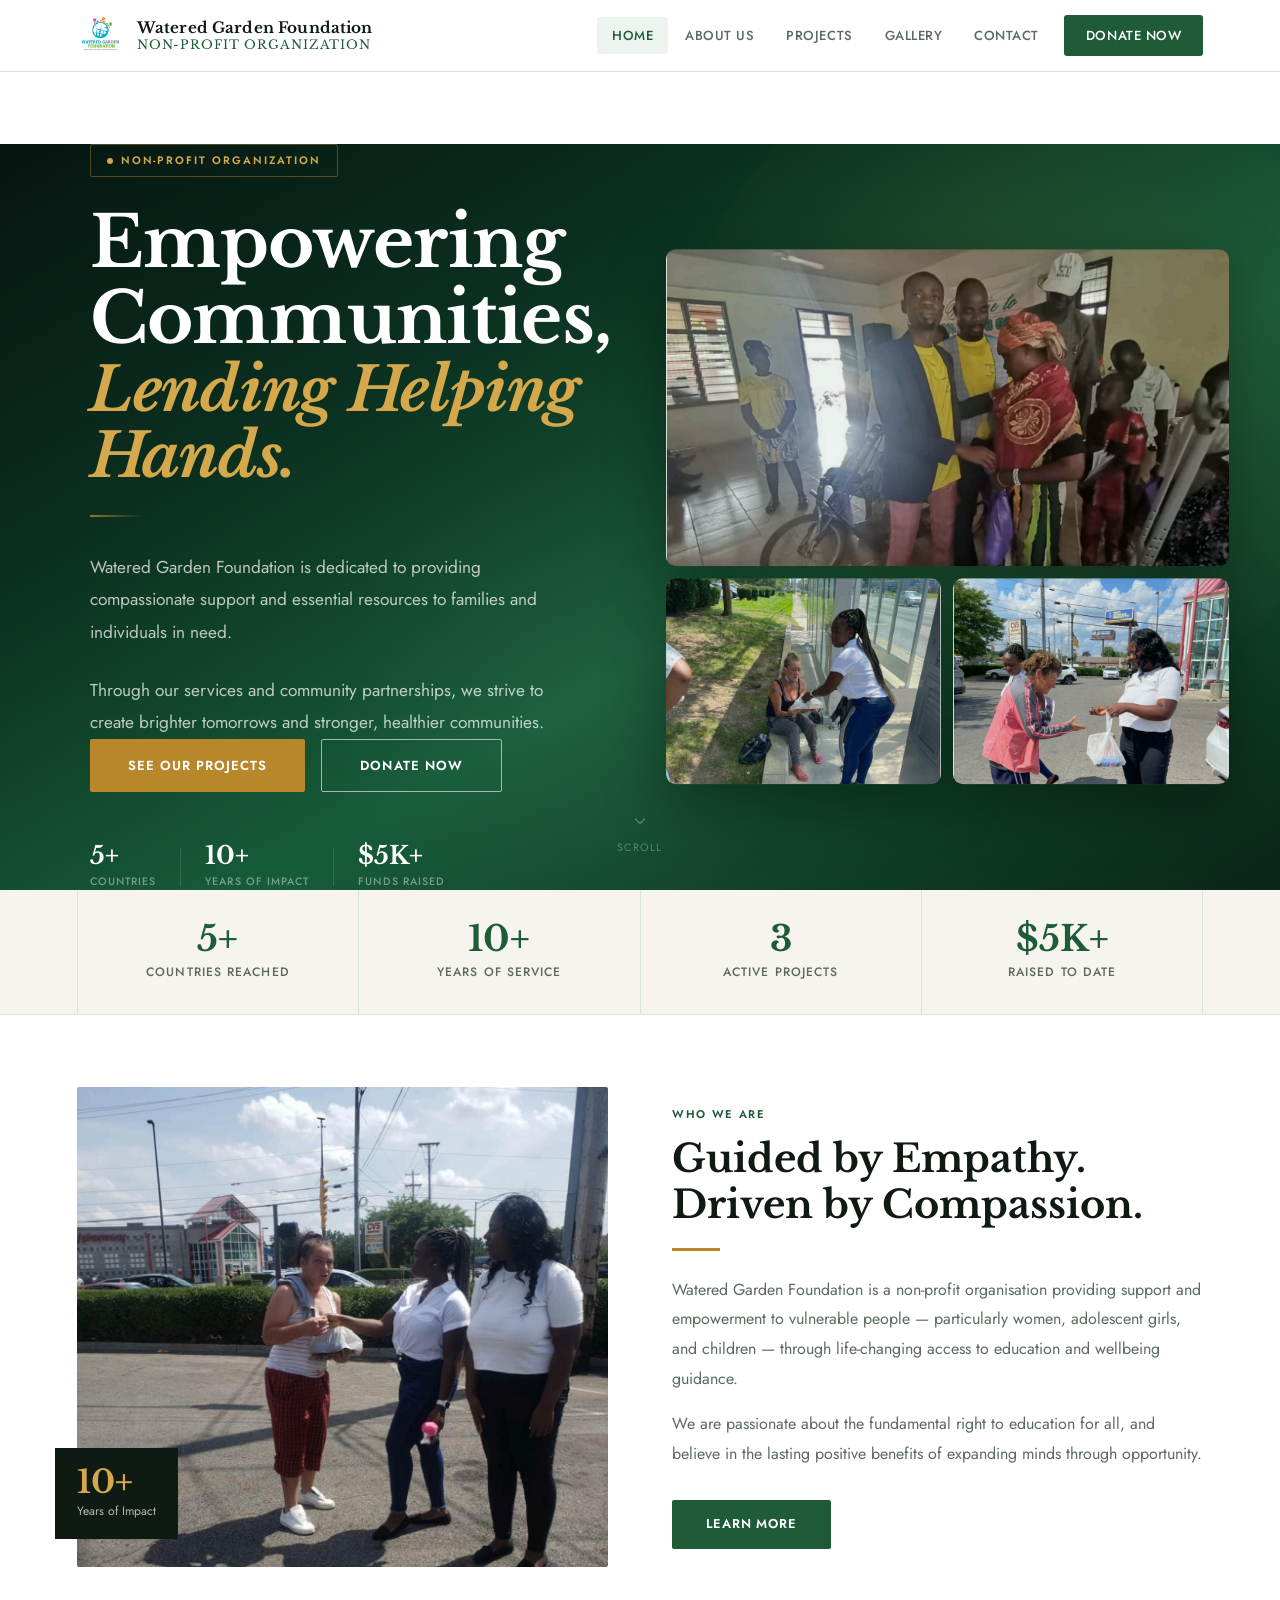
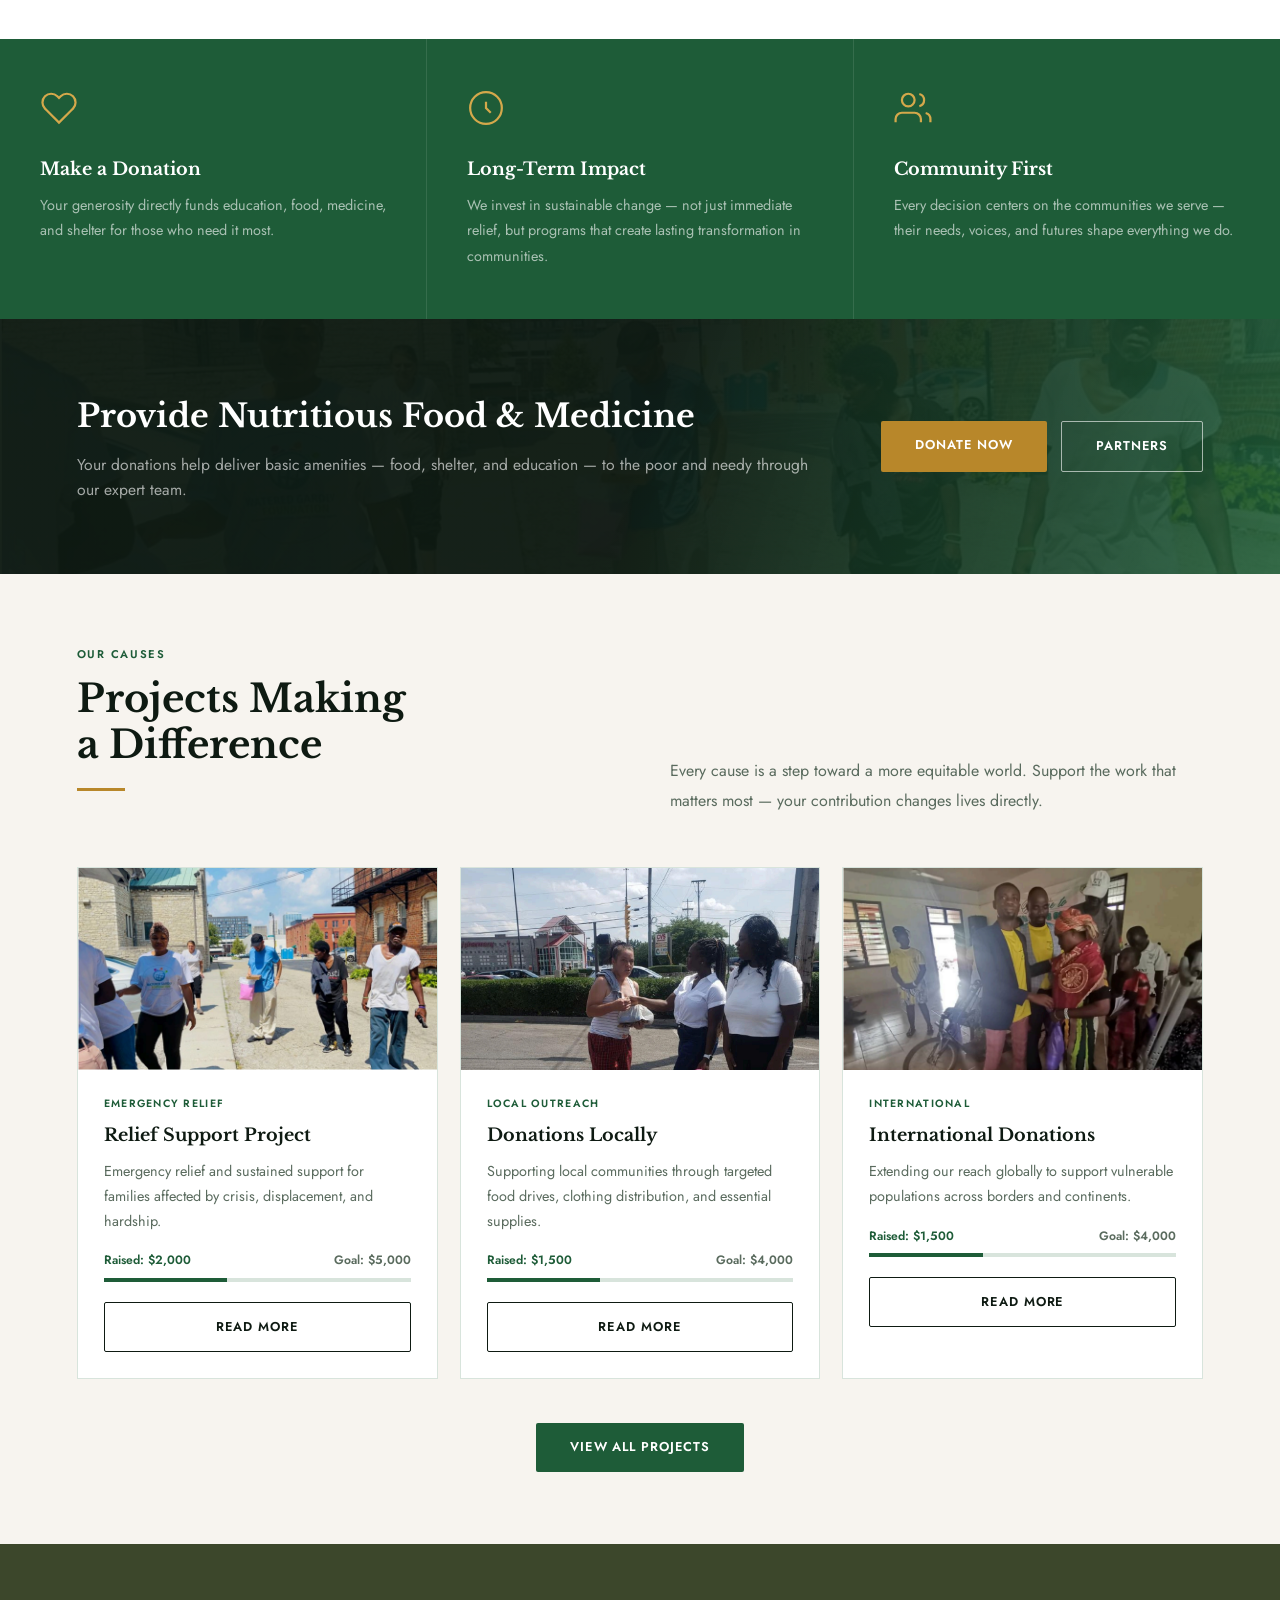
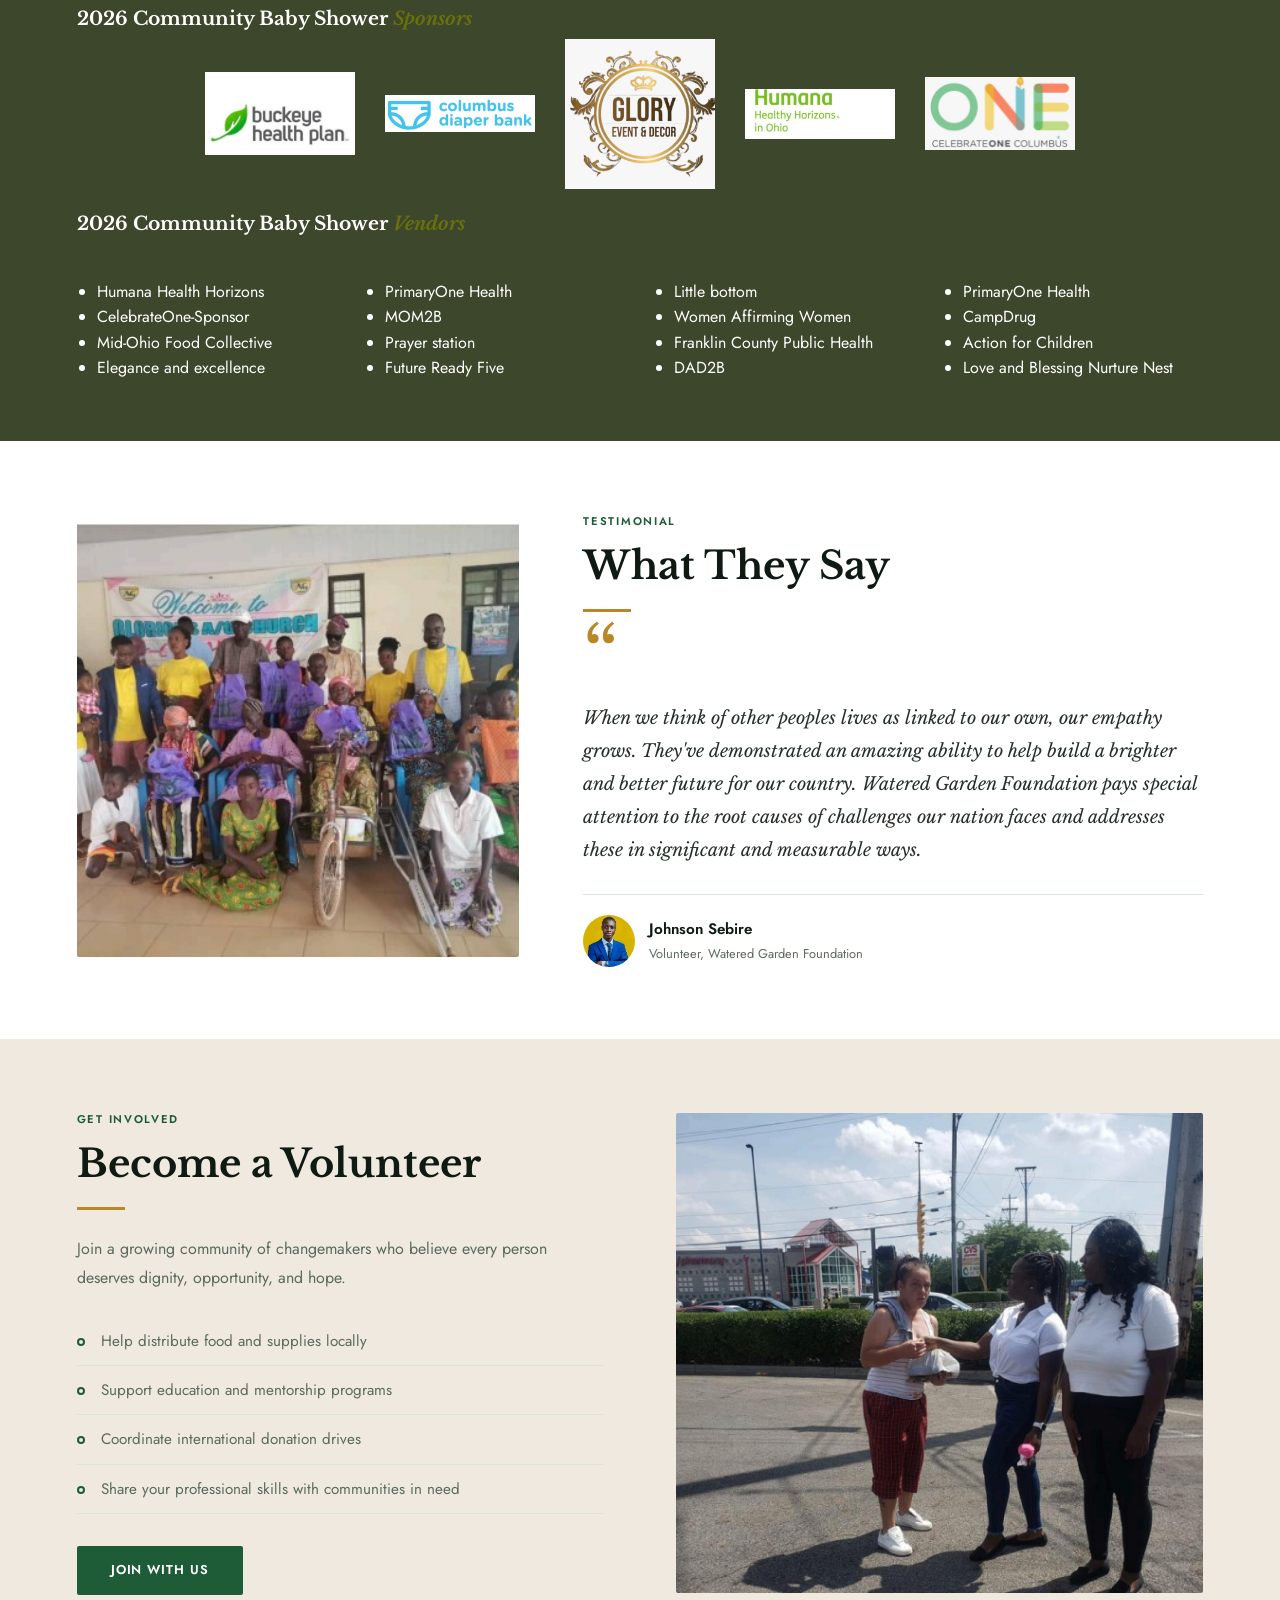
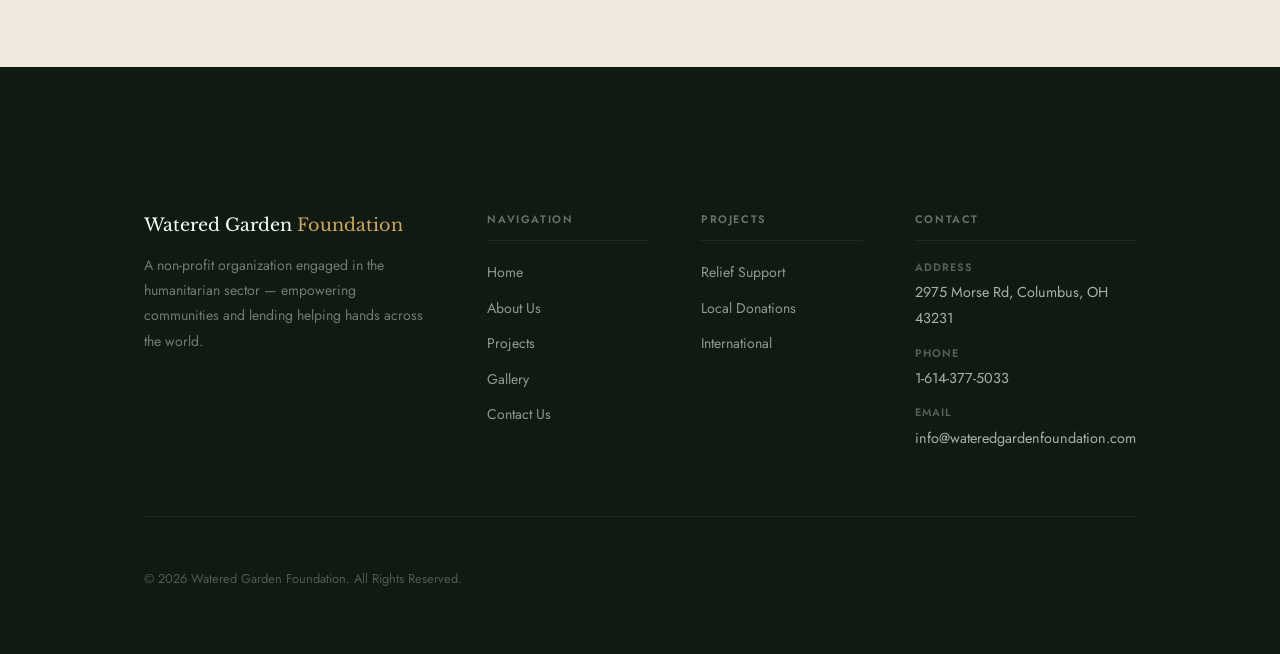
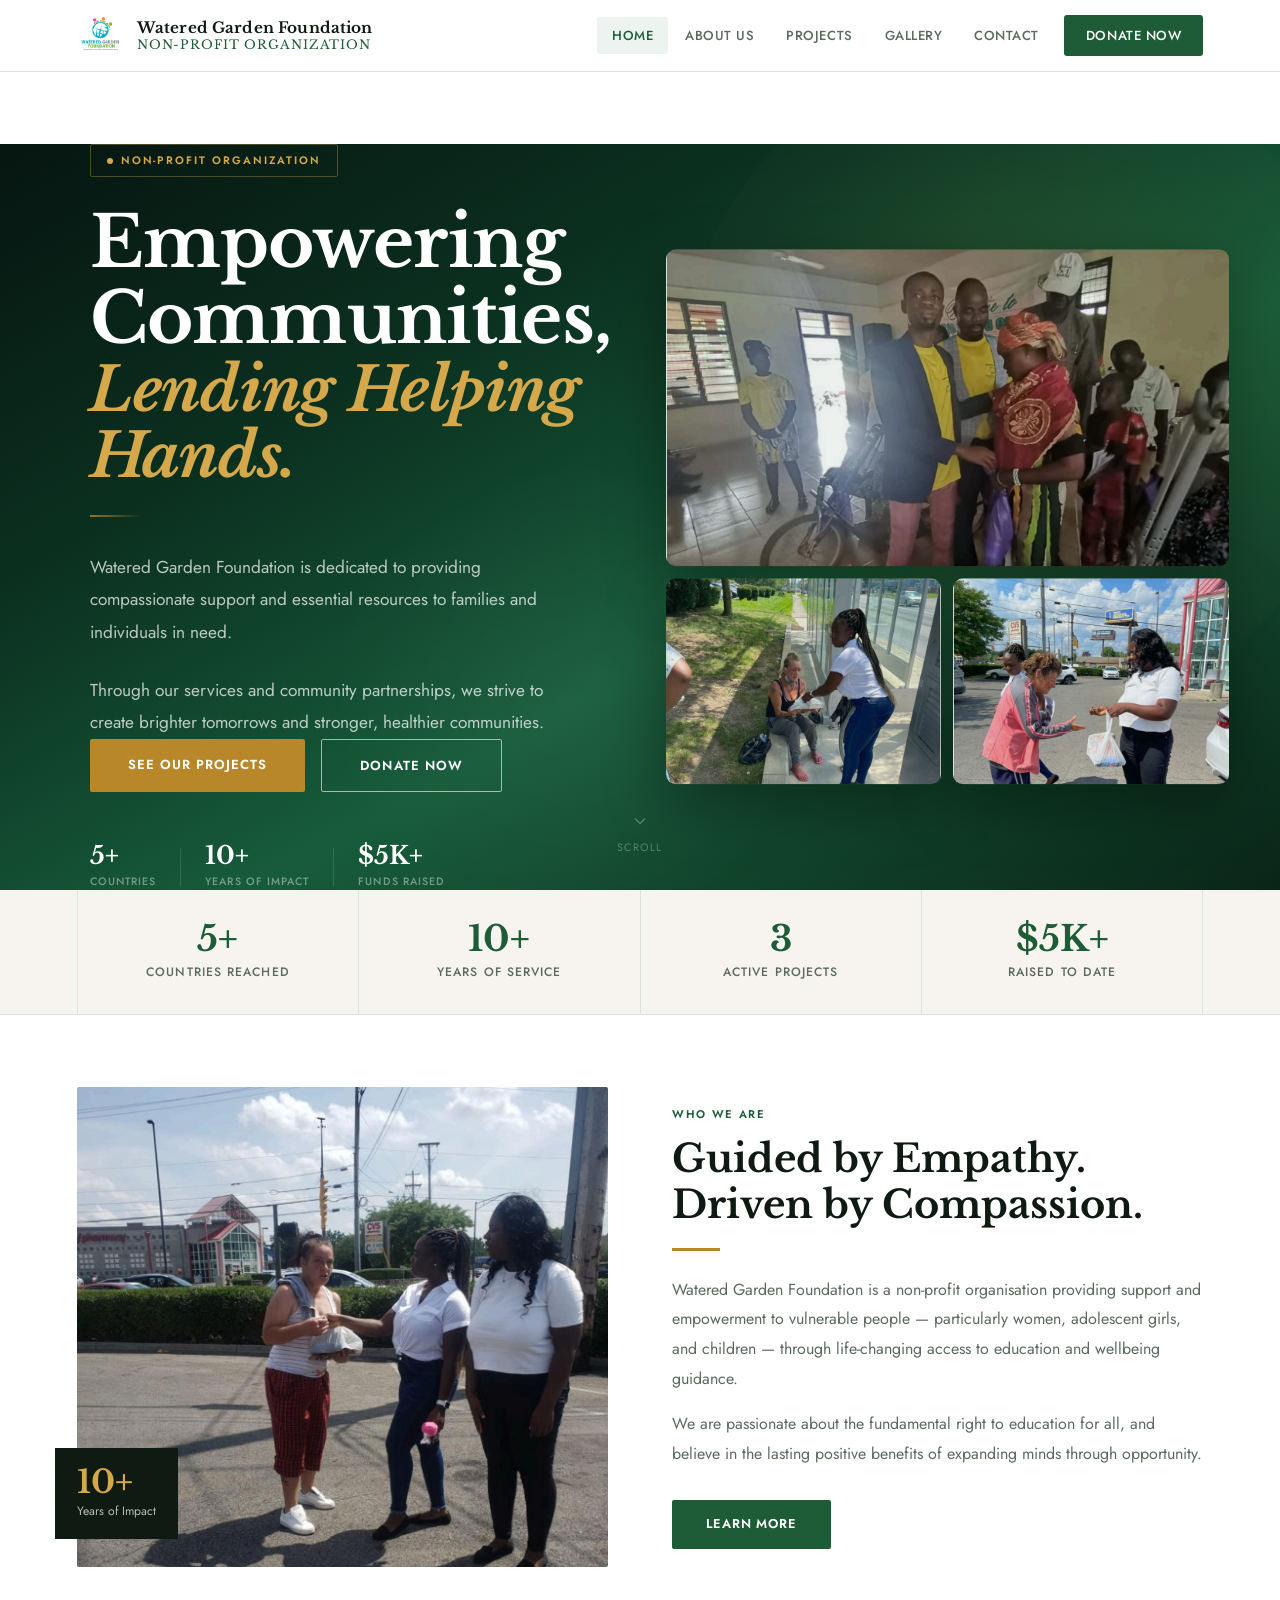
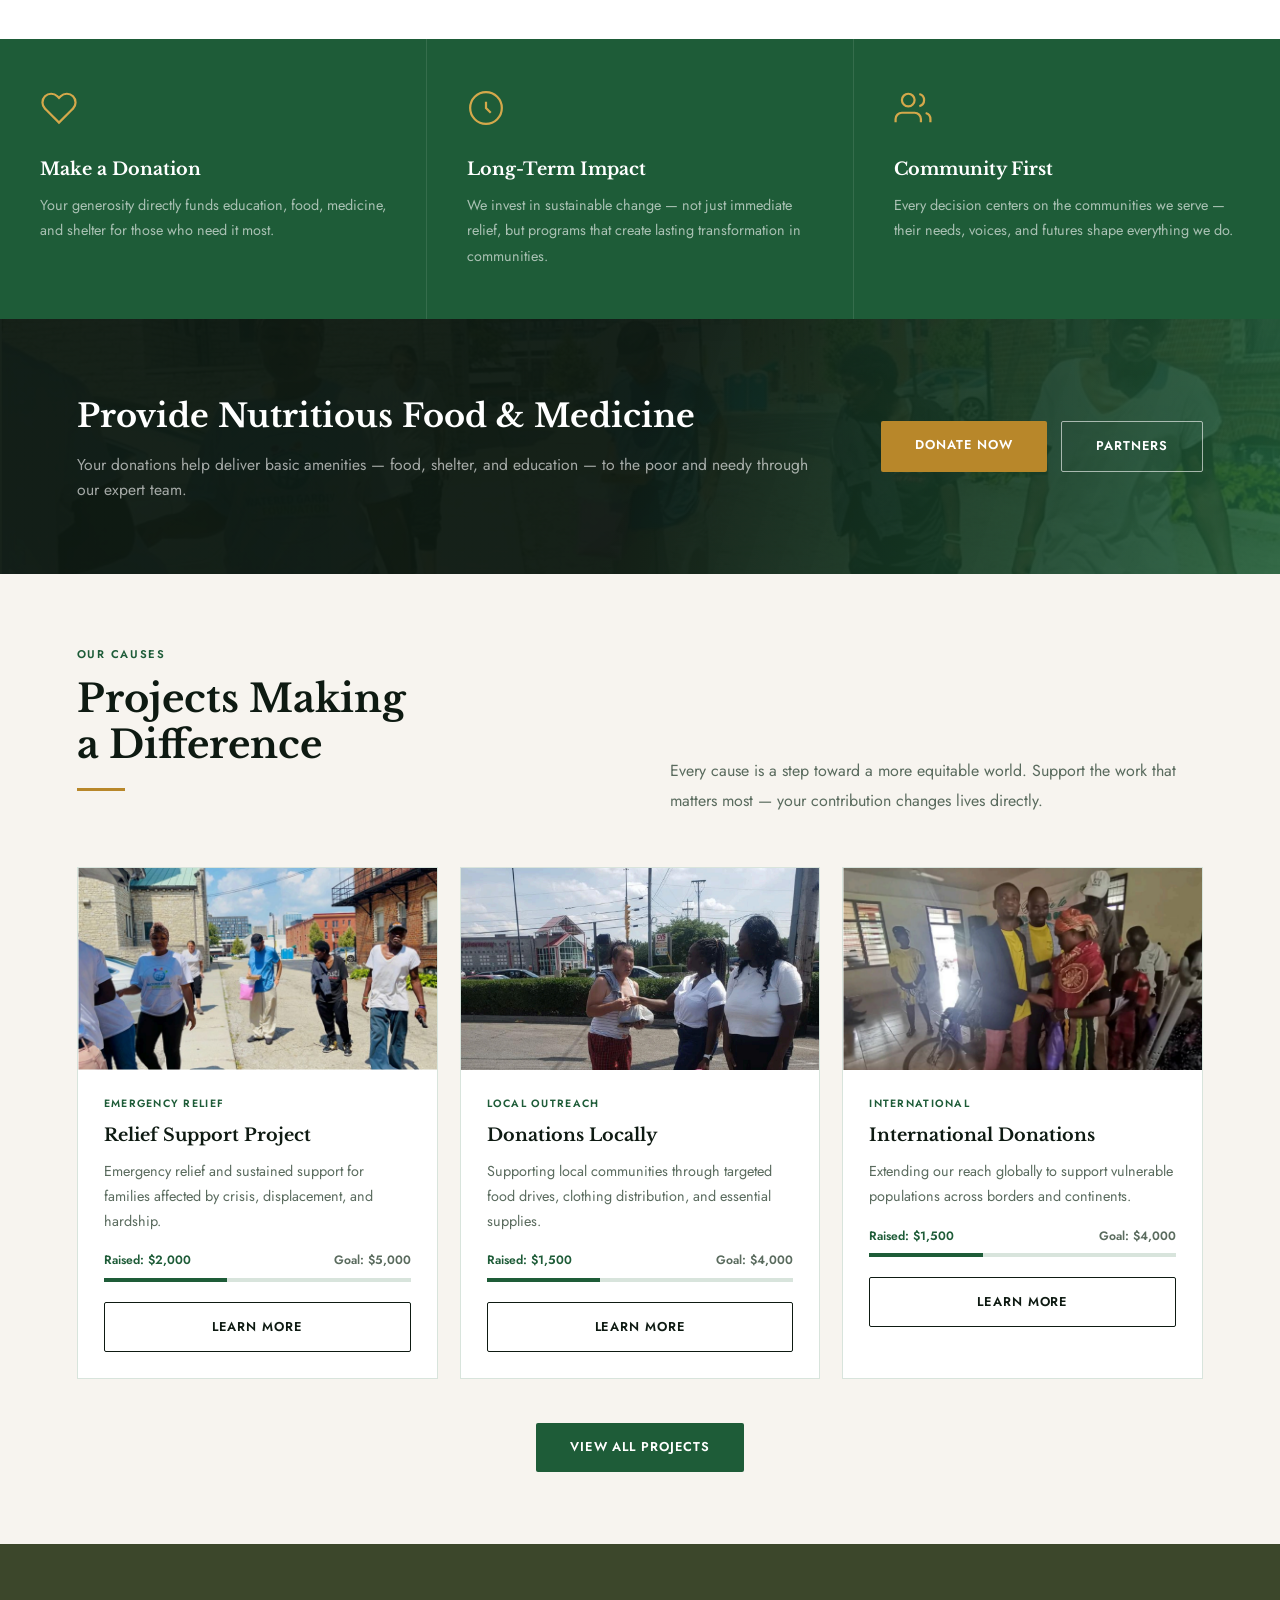
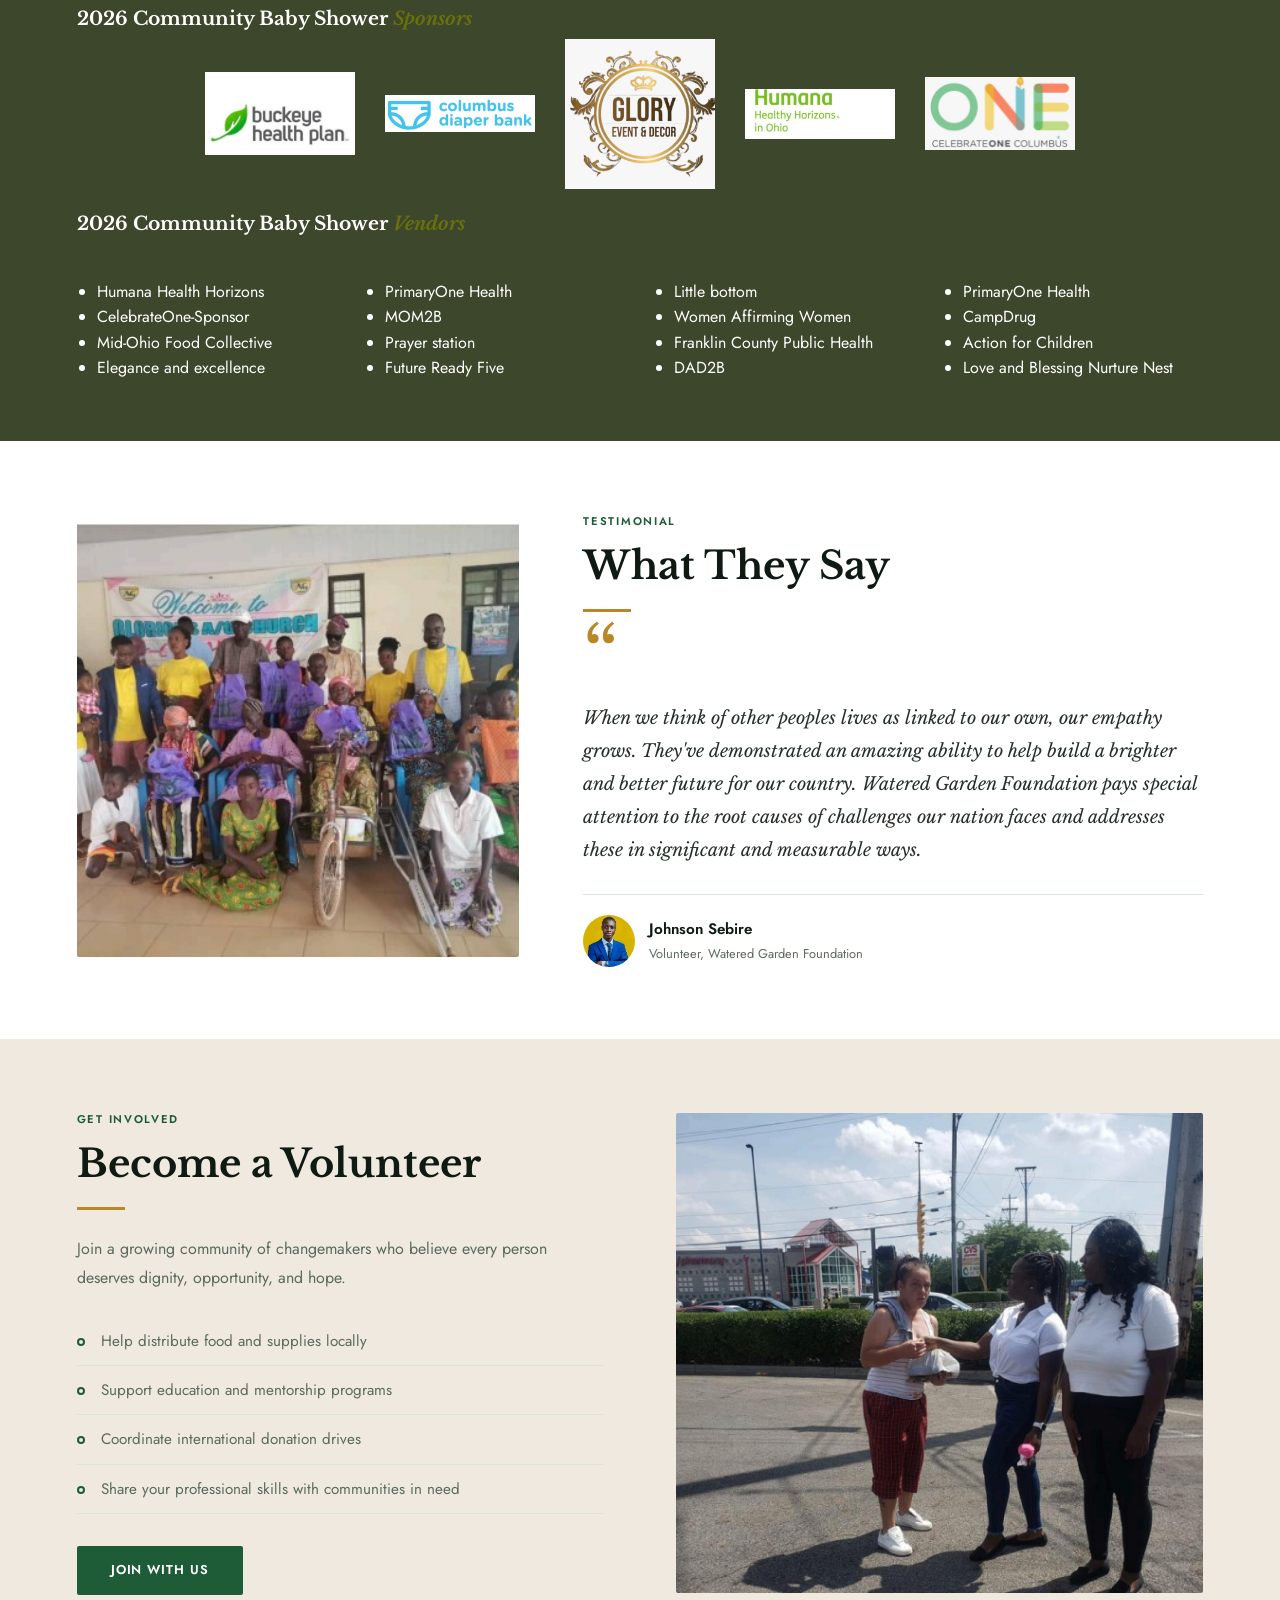
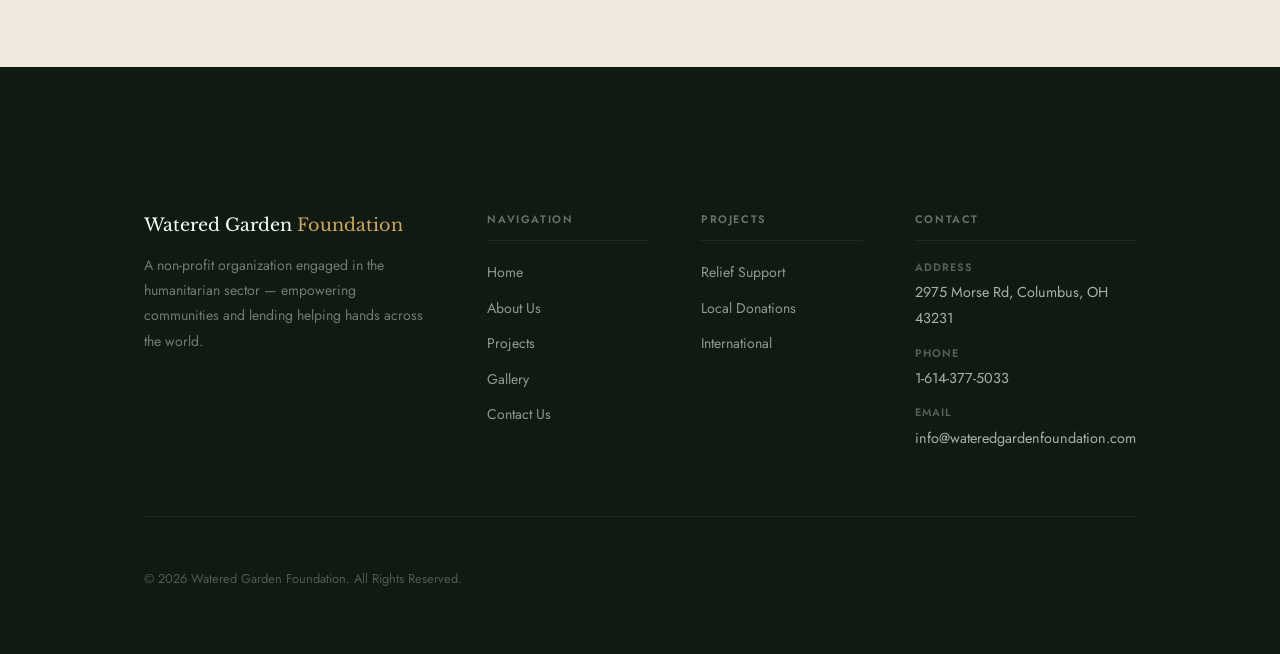
